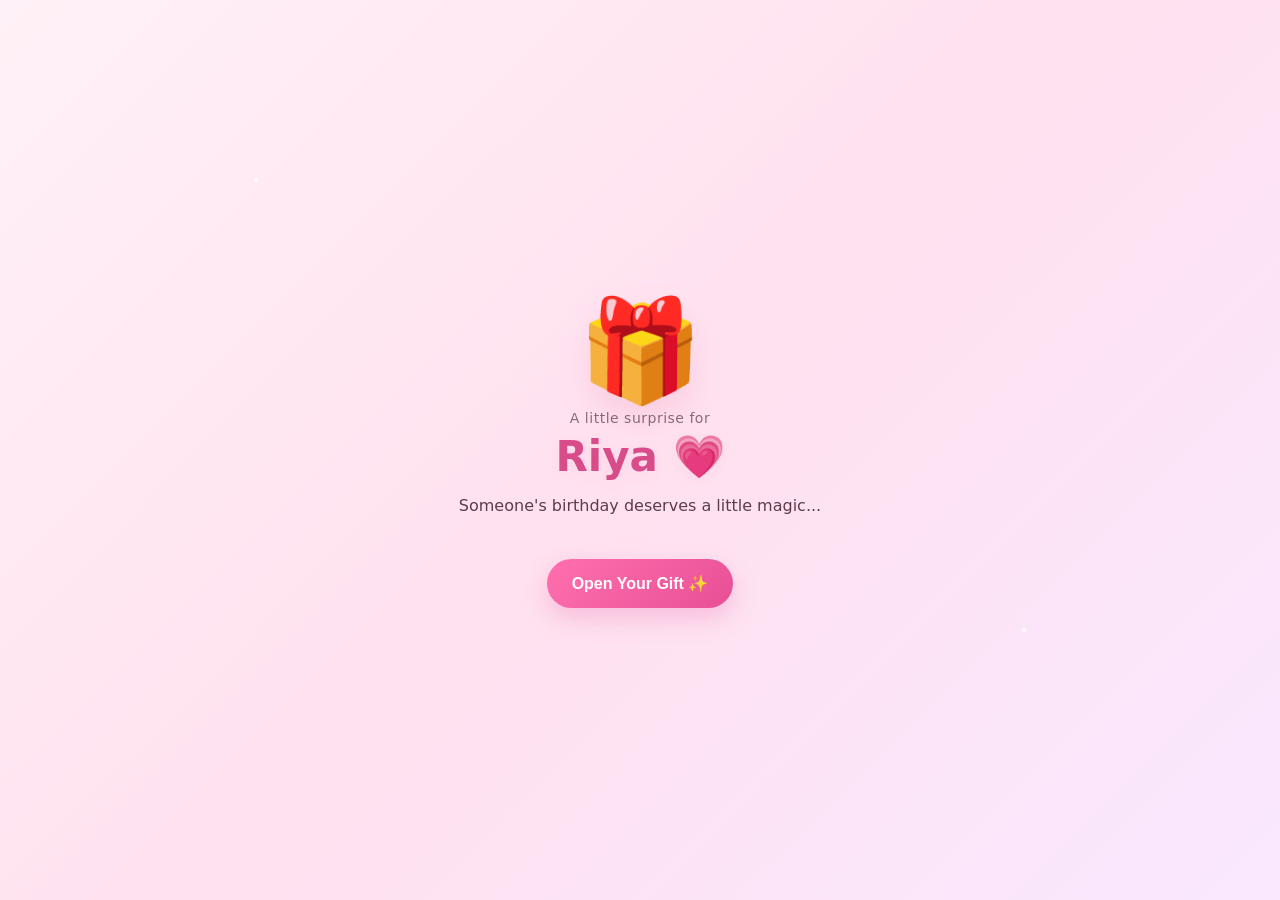
==== index.html @ 93139953 "Add files via upload" ====
<!DOCTYPE html>
<html lang="en">
<head>
  <meta charset="UTF-8">
  <meta name="viewport" content="width=device-width, initial-scale=1.0">
  <title>For Riya 💗</title>
  <link rel="stylesheet" href="style.css">
</head>
<body>
  <div id="hearts"></div>

  <main class="app">
    <section class="screen active" id="welcome">
      <div class="gift">🎁</div>
      <p class="tiny">A little surprise for</p>
      <h1>Riya 💗</h1>
      <p class="sub">Someone's birthday deserves a little magic...</p>
      <button id="openBtn">Open Your Gift ✨</button>
    </section>

    <section class="screen" id="wish">
      <div class="cake">🎂</div>
      <p class="tiny">Today is your special day</p>
      <h1>Happy Birthday,<br><span>Riya! 💕</span></h1>

      <div class="card">
        <p>
          Dear Riya Didi 🌷<br><br>
          Wishing you a day filled with tiny moments that make you smile,
          lots of happiness, beautiful memories, and all the love you deserve.
          May this new year of your life bring you peaceful days, exciting
          dreams, and countless reasons to laugh. ✨
          <br><br>
          Stay the same sweet, kind and wonderful person you are.
          Have the cutest birthday ever! 🥹💗
        </p>
      </div>

      <button id="surpriseBtn">One More Surprise 💝</button>
      <button class="music" id="musicBtn">♫ Music: ON</button>
    </section>

    <section class="screen" id="final">
      <div class="sparkle">✨</div>
      <h1>For You, Riya 💗</h1>
      <p class="finalText">
        May your smile stay bright, your heart stay happy,
        and every new chapter be even more beautiful than the last. 🌸
      </p>
      <div class="bigHeart">💖</div>
      <p class="tiny">With lots of good wishes 🌷</p>
      <button id="againBtn">Replay Surprise ↻</button>
    </section>
  </main>

  <script src="script.js"></script>
</body>
</html>
---- style.css ----
*{box-sizing:border-box;margin:0;padding:0}
:root{--pink:#ff6fae;--soft:#fff0f7;--dark:#5d3b50}
body{
  min-height:100vh;overflow:hidden;
  font-family:system-ui,-apple-system,"Segoe UI",sans-serif;
  background:linear-gradient(135deg,#fff1f7,#ffe1ef,#f9e8ff);
  color:var(--dark);
}
body:before{
  content:"";position:fixed;inset:0;pointer-events:none;
  background:radial-gradient(circle at 20% 20%,#fff 0 2px,transparent 3px),
             radial-gradient(circle at 80% 70%,#fff 0 2px,transparent 3px);
  opacity:.7;
}
.app{position:relative;width:100%;height:100vh;display:flex;align-items:center;justify-content:center}
.screen{
  position:absolute;width:min(92%,430px);min-height:620px;
  padding:38px 24px;display:none;flex-direction:column;
  align-items:center;justify-content:center;text-align:center;
  animation:appear .7s ease;
}
.screen.active{display:flex}
h1{font-size:42px;line-height:1.08;color:#d94c8a;text-shadow:0 3px 15px #ffacd033}
h1 span{color:#f05d9c}
.sub{margin:14px 0 28px;font-size:16px;line-height:1.6}
.tiny{font-size:14px;opacity:.72;margin-bottom:8px;letter-spacing:.5px}
.gift{font-size:100px;filter:drop-shadow(0 15px 15px #d94c8a22);animation:bounce 1.8s infinite}
.cake{font-size:85px;margin-bottom:10px;animation:bounce 1.8s infinite}
button{
  border:0;border-radius:999px;padding:15px 25px;
  background:linear-gradient(135deg,#ff70ae,#e84f96);
  color:white;font-size:16px;font-weight:700;
  box-shadow:0 10px 25px #e84f9640;cursor:pointer;
  transition:.2s; margin-top:12px;
}
button:active{transform:scale(.95)}
.card{
  width:100%;margin:22px 0;padding:23px 20px;border-radius:25px;
  background:#ffffffb8;border:1px solid #fff;
  box-shadow:0 15px 45px #b84b8220;backdrop-filter:blur(10px);
  line-height:1.65;font-size:15px;
}
.music{background:#ffffffaa;color:#b33f76;box-shadow:none;font-size:13px;padding:10px 17px}
.finalText{font-size:17px;line-height:1.7;margin:22px 5px}
.bigHeart{font-size:95px;animation:heartbeat 1.2s infinite}
.sparkle{font-size:55px;animation:spin 3s linear infinite}
#hearts{position:fixed;inset:0;pointer-events:none;overflow:hidden;z-index:5}
.heart{position:absolute;bottom:-40px;font-size:18px;animation:floatUp linear forwards;opacity:.8}
.confetti{position:absolute;top:-20px;width:8px;height:14px;border-radius:2px;animation:fall 3.5s linear forwards}
@keyframes appear{from{opacity:0;transform:translateY(20px) scale(.97)}to{opacity:1;transform:none}}
@keyframes bounce{50%{transform:translateY(-12px)}}
@keyframes heartbeat{50%{transform:scale(1.12)}}
@keyframes spin{to{transform:rotate(360deg)}}
@keyframes floatUp{to{transform:translateY(-110vh) rotate(360deg);opacity:0}}
@keyframes fall{to{transform:translateY(110vh) rotate(720deg);opacity:0}}
@media(max-height:700px){.screen{min-height:100vh;padding:20px}.gift{font-size:75px}.cake{font-size:65px}.card{margin:12px 0;padding:16px}h1{font-size:35px}}
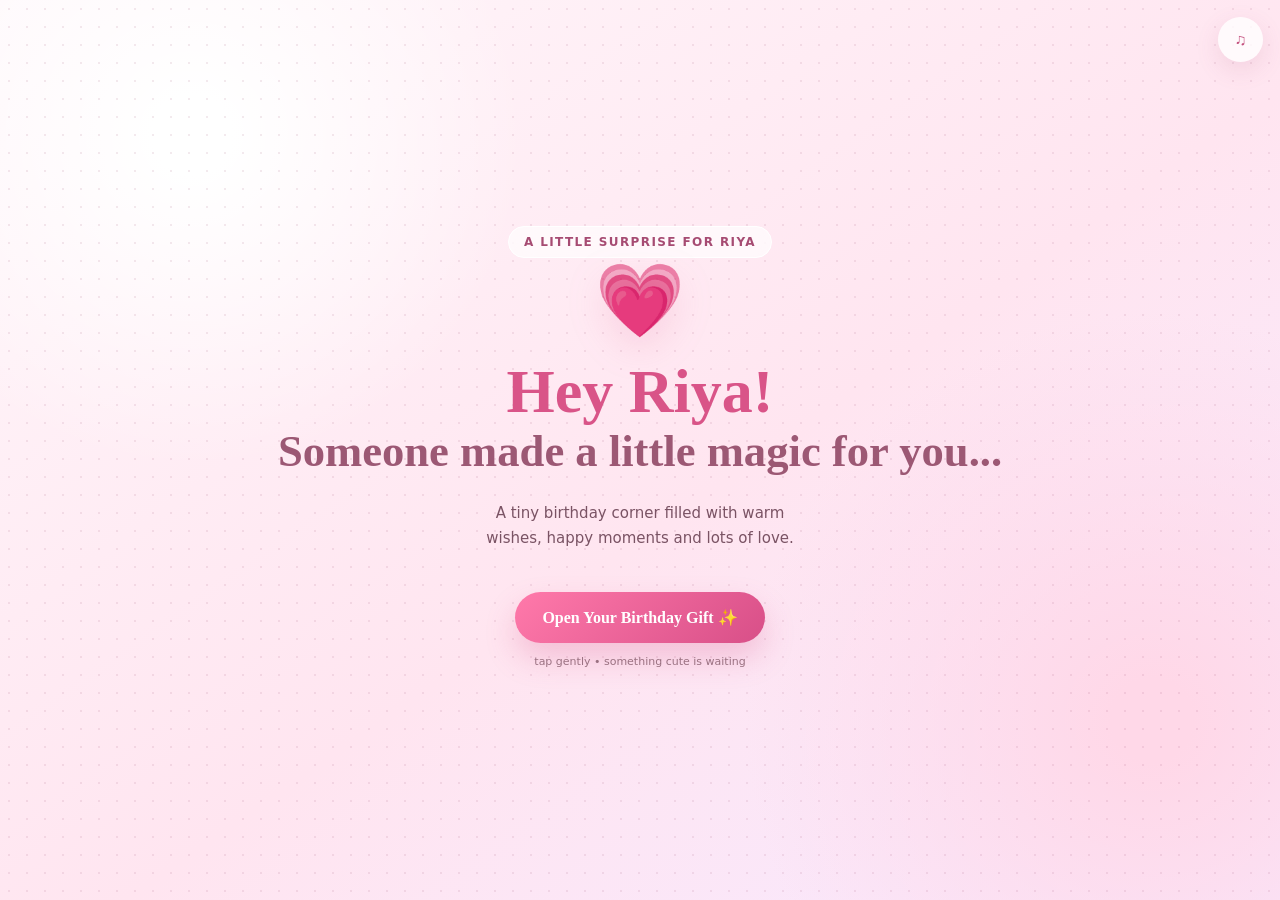
==== commit 724907f3: "Rename index.htmt to index.html" ====
--- a/index.html
+++ b/index.html
@@ -1,58 +1,754 @@
 <!DOCTYPE html>
 <html lang="en">
 <head>
-  <meta charset="UTF-8">
-  <meta name="viewport" content="width=device-width, initial-scale=1.0">
-  <title>For Riya 💗</title>
-  <link rel="stylesheet" href="style.css">
+<meta charset="UTF-8">
+<meta name="viewport" content="width=device-width,initial-scale=1.0">
+<title>For Riya ♡</title>
+<meta name="theme-color" content="#ff7eae">
+
+<style>
+*{box-sizing:border-box}
+
+html,body{
+  margin:0;
+  width:100%;
+  height:100%;
+  overflow:hidden;
+}
+
+body{
+  font-family:Georgia,"Times New Roman",serif;
+  background:linear-gradient(145deg,#fff8fb,#ffe5f0,#f7e8ff);
+  color:#643c50;
+}
+
+button{
+  font:inherit;
+  cursor:pointer;
+}
+
+#app{
+  height:100vh;
+  position:relative;
+  overflow:hidden;
+  background:
+  radial-gradient(circle at 15% 15%,#fff 0 3%,transparent 25%),
+  radial-gradient(circle at 90% 80%,#ffd8e8 0 3%,transparent 30%),
+  linear-gradient(145deg,#fff8fb,#ffe5f0 55%,#f7e8ff);
+}
+
+.noise{
+  position:absolute;
+  inset:0;
+  opacity:.12;
+  background-image:radial-gradient(#9c4d70 1px,transparent 1px);
+  background-size:18px 18px;
+  pointer-events:none;
+}
+
+.screen{
+  position:absolute;
+  inset:0;
+  padding:28px 22px 34px;
+  display:flex;
+  flex-direction:column;
+  align-items:center;
+  justify-content:center;
+  text-align:center;
+  opacity:0;
+  pointer-events:none;
+  transform:scale(.96) translateY(18px);
+  transition:.7s ease;
+}
+
+.screen.active{
+  opacity:1;
+  pointer-events:auto;
+  transform:none;
+}
+
+.badge{
+  padding:8px 15px;
+  border-radius:30px;
+  background:#ffffffaa;
+  border:1px solid #fff;
+  backdrop-filter:blur(12px);
+  font:600 12px system-ui;
+  letter-spacing:1.4px;
+  color:#a64b72;
+}
+
+.heroHeart{
+  font-size:72px;
+  filter:drop-shadow(0 12px 18px #df5f9130);
+  animation:float 2.8s ease-in-out infinite;
+}
+
+h1{
+  font-size:clamp(42px,12vw,62px);
+  line-height:.98;
+  margin:18px 0 12px;
+  color:#d95488;
+}
+
+h1 span{
+  display:block;
+  font-size:.72em;
+  color:#9c5874;
+  margin-top:8px;
+}
+
+.subtitle{
+  font:15px/1.7 system-ui;
+  max-width:340px;
+  color:#7a5364;
+}
+
+.mainBtn{
+  margin-top:25px;
+  border:0;
+  border-radius:50px;
+  padding:16px 27px;
+  color:#fff;
+  background:linear-gradient(135deg,#ff79aa,#d84f88);
+  box-shadow:0 15px 30px #d84f8840;
+  font-weight:700;
+}
+
+.hint{
+  margin-top:12px;
+  font:11px system-ui;
+  color:#9a7181;
+}
+
+.card{
+  width:min(100%,390px);
+  padding:24px 21px;
+  border-radius:30px;
+  background:#ffffffb5;
+  border:1px solid #fff;
+  box-shadow:0 20px 60px #b94c7620;
+  backdrop-filter:blur(18px);
+}
+
+.cake{
+  font-size:65px;
+  animation:float 2.4s ease-in-out infinite;
+}
+
+.wishTitle{
+  font-size:43px;
+  margin:13px 0 15px;
+}
+
+.wishTitle small{
+  display:block;
+  font:700 14px system-ui;
+  letter-spacing:2px;
+  color:#9b6377;
+  margin-bottom:7px;
+}
+
+.message{
+  font:15px/1.75 system-ui;
+  color:#684757;
+}
+
+.signature{
+  margin-top:17px;
+  font-size:19px;
+  color:#d95488;
+}
+
+.actions{
+  display:flex;
+  gap:10px;
+  flex-wrap:wrap;
+  justify-content:center;
+  margin-top:17px;
+}
+
+.action{
+  border:0;
+  border-radius:30px;
+  padding:12px 17px;
+  background:#fff;
+  color:#b34873;
+  box-shadow:0 8px 22px #9d45621b;
+  font:700 13px system-ui;
+}
+
+.music{
+  position:fixed;
+  right:17px;
+  top:17px;
+  border:0;
+  border-radius:50%;
+  width:45px;
+  height:45px;
+  background:#ffffffc9;
+  box-shadow:0 8px 25px #a74c7222;
+  color:#c34e7c;
+  z-index:20;
+}
+
+#surprise{
+  justify-content:flex-start;
+  padding-top:14vh;
+}
+
+.letter{
+  width:min(100%,390px);
+  max-height:68vh;
+  overflow:auto;
+  padding:27px 23px;
+  border-radius:25px;
+  background:#fffdfb;
+  color:#604453;
+  box-shadow:0 20px 60px #8d536325;
+  text-align:left;
+  transform:rotate(-.5deg);
+}
+
+.letter h2{
+  text-align:center;
+  color:#d95488;
+  margin:0 0 17px;
+  font-size:27px;
+}
+
+.letter p{
+  font:15px/1.8 system-ui;
+  margin:12px 0;
+}
+
+#final .big{
+  font-size:86px;
+  animation:pulse 1.4s infinite;
+}
+
+.finalText{
+  max-width:350px;
+  font:16px/1.8 system-ui;
+}
+
+.replay{
+  margin-top:15px;
+}
+
+.particle{
+  position:absolute;
+  pointer-events:none;
+  z-index:10;
+}
+
+.heartParticle{
+  bottom:-50px;
+  animation:rise linear forwards;
+}
+
+.conf{
+  top:-25px;
+  width:8px;
+  height:13px;
+  border-radius:2px;
+  animation:fall 3.6s linear forwards;
+}
+
+.star{
+  animation:twinkle 1.4s ease-in-out infinite;
+}
+
+@keyframes float{
+  50%{
+    transform:translateY(-10px) rotate(2deg);
+  }
+}
+
+@keyframes pulse{
+  50%{
+    transform:scale(1.12);
+  }
+}
+
+@keyframes rise{
+  to{
+    transform:translateY(-115vh) rotate(360deg);
+    opacity:0;
+  }
+}
+
+@keyframes fall{
+  to{
+    transform:translateY(115vh) rotate(720deg);
+    opacity:0;
+  }
+}
+
+@keyframes twinkle{
+  50%{
+    opacity:.35;
+    transform:scale(.7);
+  }
+}
+
+@media(max-height:700px){
+  .screen{
+    padding-top:18px;
+    padding-bottom:18px;
+  }
+
+  .card{
+    padding:18px;
+  }
+
+  .message{
+    font-size:13px;
+    line-height:1.6;
+  }
+
+  .wishTitle{
+    font-size:35px;
+  }
+
+  .cake{
+    font-size:52px;
+  }
+}
+</style>
 </head>
+
 <body>
-  <div id="hearts"></div>
-
-  <main class="app">
-    <section class="screen active" id="welcome">
-      <div class="gift">🎁</div>
-      <p class="tiny">A little surprise for</p>
-      <h1>Riya 💗</h1>
-      <p class="sub">Someone's birthday deserves a little magic...</p>
-      <button id="openBtn">Open Your Gift ✨</button>
-    </section>
-
-    <section class="screen" id="wish">
-      <div class="cake">🎂</div>
-      <p class="tiny">Today is your special day</p>
-      <h1>Happy Birthday,<br><span>Riya! 💕</span></h1>
-
-      <div class="card">
-        <p>
-          Dear Riya Didi 🌷<br><br>
-          Wishing you a day filled with tiny moments that make you smile,
-          lots of happiness, beautiful memories, and all the love you deserve.
-          May this new year of your life bring you peaceful days, exciting
-          dreams, and countless reasons to laugh. ✨
-          <br><br>
-          Stay the same sweet, kind and wonderful person you are.
-          Have the cutest birthday ever! 🥹💗
-        </p>
-      </div>
-
-      <button id="surpriseBtn">One More Surprise 💝</button>
-      <button class="music" id="musicBtn">♫ Music: ON</button>
-    </section>
-
-    <section class="screen" id="final">
-      <div class="sparkle">✨</div>
-      <h1>For You, Riya 💗</h1>
-      <p class="finalText">
-        May your smile stay bright, your heart stay happy,
-        and every new chapter be even more beautiful than the last. 🌸
-      </p>
-      <div class="bigHeart">💖</div>
-      <p class="tiny">With lots of good wishes 🌷</p>
-      <button id="againBtn">Replay Surprise ↻</button>
-    </section>
-  </main>
-
-  <script src="script.js"></script>
+
+<div id="app">
+
+<div class="noise"></div>
+
+<button class="music" id="music">♫</button>
+
+<!-- HOME -->
+
+<section class="screen active" id="home">
+
+<div class="badge">
+A LITTLE SURPRISE FOR RIYA
+</div>
+
+<div class="heroHeart">
+💗
+</div>
+
+<h1>
+Hey Riya!
+<span>
+Someone made a little magic for you...
+</span>
+</h1>
+
+<p class="subtitle">
+A tiny birthday corner filled with warm wishes,
+happy moments and lots of love.
+</p>
+
+<button class="mainBtn" id="open">
+Open Your Birthday Gift ✨
+</button>
+
+<div class="hint">
+tap gently • something cute is waiting
+</div>
+
+</section>
+
+
+<!-- BIRTHDAY -->
+
+<section class="screen" id="wish">
+
+<div class="cake">
+🎂
+</div>
+
+<div class="card">
+
+<h1 class="wishTitle">
+
+<small>
+HAPPY BIRTHDAY
+</small>
+
+RIYA 💕
+
+</h1>
+
+<div class="message">
+
+Dear Riya Didi 🌷
+
+<br><br>
+
+Aaj ka din thoda extra special hai,
+kyunki aaj ek wonderful person ka birthday hai. ✨
+
+<br><br>
+
+May your days be full of genuine smiles,
+peaceful moments, beautiful memories
+and all the happiness you deserve.
+
+Hamesha aise hi sweet, kind aur lovely rehna. 🥹💗
+
+<br><br>
+
+I hope this little surprise makes you smile today.
+
+</div>
+
+<div class="signature">
+Have the cutest birthday ever! 🌸
+</div>
+
+</div>
+
+<div class="actions">
+
+<button class="action" id="more">
+Open My Letter 💌
+</button>
+
+<button class="action" id="celebrate">
+Celebrate 🎉
+</button>
+
+</div>
+
+</section>
+
+
+<!-- LETTER -->
+
+<section class="screen" id="surprise">
+
+<div class="letter">
+
+<h2>
+For Riya, with warm wishes 💌
+</h2>
+
+<p>
+Some people make ordinary moments feel a little brighter
+just by being themselves.
+</p>
+
+<p>
+So on your birthday, I just wish you lots of reasons to smile,
+people who genuinely care about you,
+and memories you will look back on with a happy heart.
+</p>
+
+<p>
+May this year bring you beautiful surprises,
+peaceful days and dreams that slowly turn into reality. 🌷
+</p>
+
+<p style="text-align:center;color:#d95488;font-weight:700">
+
+Keep smiling, Riya.
+You deserve a beautiful year ahead. ✨
+
+</p>
+
+</div>
+
+<button class="mainBtn" id="finalBtn">
+One Last Surprise 💖
+</button>
+
+</section>
+
+
+<!-- FINAL -->
+
+<section class="screen" id="final">
+
+<div class="star" style="font-size:50px">
+✨
+</div>
+
+<div class="big">
+💖
+</div>
+
+<h1>
+Stay Happy, Riya!
+</h1>
+
+<p class="finalText">
+
+May your smile stay bright,
+your heart stay light,
+and your new year of life be filled
+with little moments that feel magical. 🌸
+
+</p>
+
+<button class="mainBtn replay" id="replay">
+Replay From Start ↻
+</button>
+
+</section>
+
+</div>
+
+
+<script>
+
+const $ = id => document.getElementById(id);
+
+const screens = document.querySelectorAll(".screen");
+
+let audio = null;
+let timer = null;
+let music = false;
+
+
+function show(id){
+
+screens.forEach(x => {
+x.classList.remove("active");
+});
+
+$(id).classList.add("active");
+
+}
+
+
+function hearts(n = 35){
+
+for(let i = 0; i < n; i++){
+
+setTimeout(() => {
+
+const e = document.createElement("div");
+
+e.className = "particle heartParticle";
+
+e.textContent =
+["💗","💕","💖","🌸","✨"]
+[Math.floor(Math.random()*5)];
+
+e.style.left =
+Math.random()*100 + "vw";
+
+e.style.fontSize =
+14 + Math.random()*20 + "px";
+
+e.style.animationDuration =
+4 + Math.random()*4 + "s";
+
+$("app").appendChild(e);
+
+setTimeout(() => e.remove(),8500);
+
+},i*70);
+
+}
+
+}
+
+
+function confetti(n = 90){
+
+for(let i = 0; i < n; i++){
+
+setTimeout(() => {
+
+const e = document.createElement("i");
+
+e.className = "particle conf";
+
+e.style.left =
+Math.random()*100 + "vw";
+
+e.style.background =
+[
+"#ff70a8",
+"#ffd166",
+"#c4b5fd",
+"#7dd3fc",
+"#fb7185"
+][Math.floor(Math.random()*5)];
+
+e.style.transform =
+"rotate("+Math.random()*360+"deg)";
+
+$("app").appendChild(e);
+
+setTimeout(() => e.remove(),4500);
+
+},i*12);
+
+}
+
+}
+
+
+function startMusic(){
+
+if(music) return;
+
+const C =
+window.AudioContext ||
+window.webkitAudioContext;
+
+if(!C) return;
+
+audio = new C();
+
+music = true;
+
+$("music").textContent = "♫";
+
+const notes = [
+523.25,
+659.25,
+783.99,
+659.25,
+587.33,
+698.46,
+880,
+698.46
+];
+
+let i = 0;
+
+
+function play(){
+
+if(!music) return;
+
+const o =
+audio.createOscillator();
+
+const g =
+audio.createGain();
+
+o.type = "sine";
+
+o.frequency.value =
+notes[i++ % notes.length];
+
+g.gain.setValueAtTime(
+.0001,
+audio.currentTime
+);
+
+g.gain.exponentialRampToValueAtTime(
+.045,
+audio.currentTime + .04
+);
+
+g.gain.exponentialRampToValueAtTime(
+.0001,
+audio.currentTime + .5
+);
+
+o.connect(g);
+
+g.connect(audio.destination);
+
+o.start();
+
+o.stop(
+audio.currentTime + .52
+);
+
+timer = setTimeout(play,560);
+
+}
+
+play();
+
+}
+
+
+function stopMusic(){
+
+music = false;
+
+clearTimeout(timer);
+
+if(audio){
+
+audio.close();
+
+audio = null;
+
+}
+
+$("music").textContent = "♫";
+
+}
+
+
+$("open").onclick = () => {
+
+show("wish");
+
+hearts(40);
+
+confetti(100);
+
+startMusic();
+
+};
+
+
+$("more").onclick = () => {
+
+show("surprise");
+
+hearts(25);
+
+};
+
+
+$("celebrate").onclick = () => {
+
+confetti(140);
+
+hearts(55);
+
+};
+
+
+$("finalBtn").onclick = () => {
+
+show("final");
+
+hearts(65);
+
+confetti(150);
+
+};
+
+
+$("replay").onclick = () => {
+
+show("home");
+
+stopMusic();
+
+};
+
+
+$("music").onclick = () => {
+
+music ? stopMusic() : startMusic();
+
+};
+
+</script>
+
 </body>
 </html>
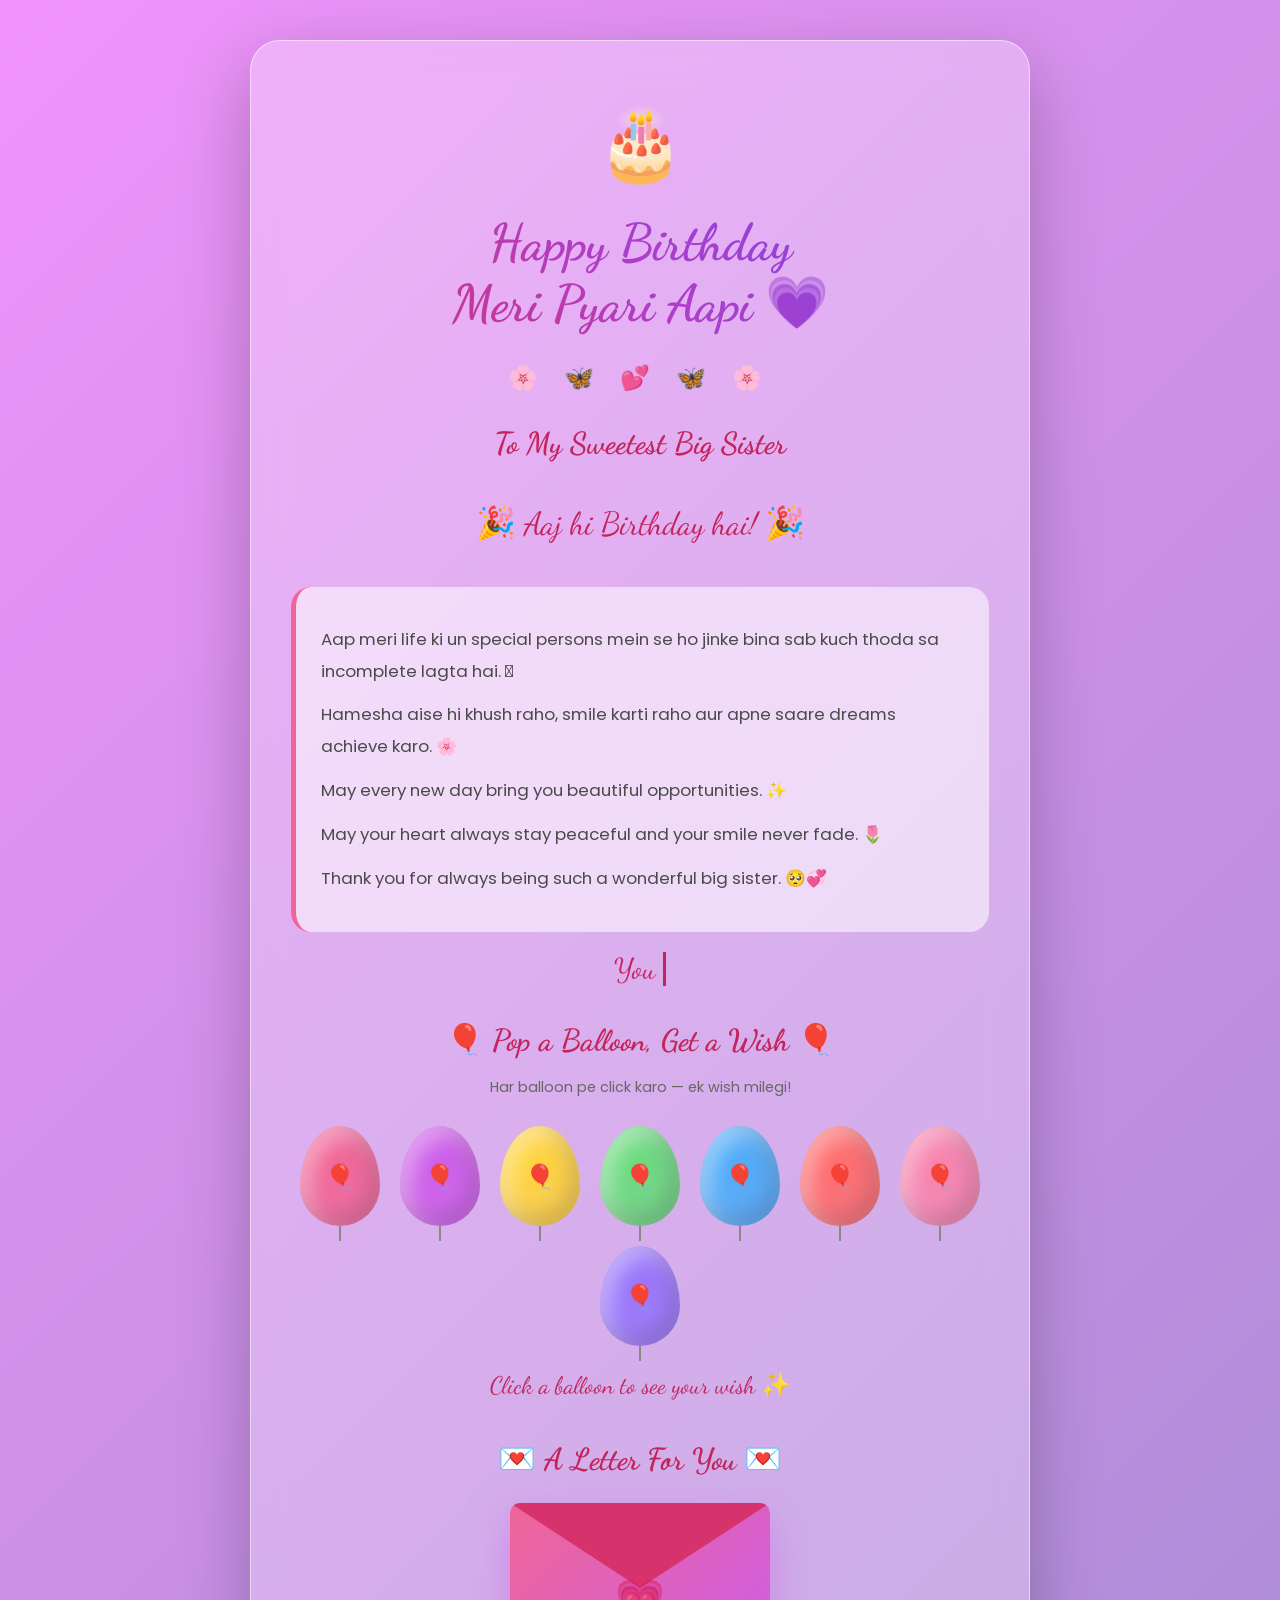
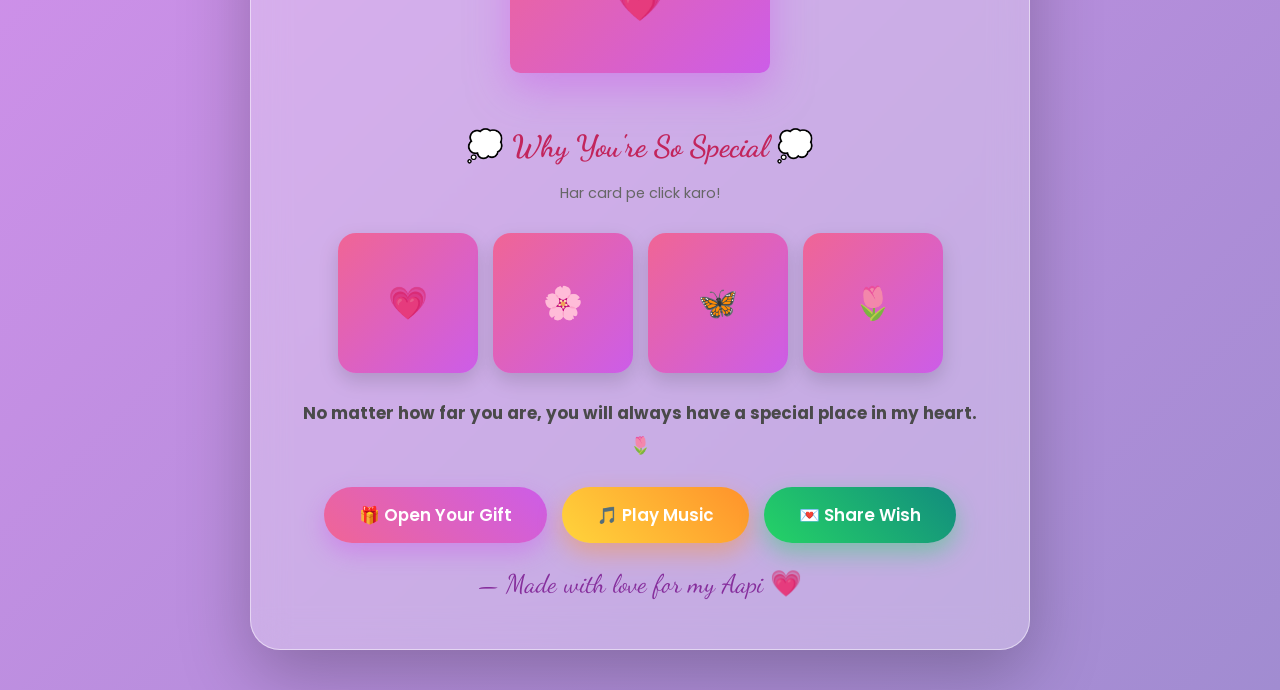
==== commit 6d4188c5: "Update index.html" ====
--- a/index.html
+++ b/index.html
@@ -2,752 +2,667 @@
 <html lang="en">
 <head>
 <meta charset="UTF-8">
-<meta name="viewport" content="width=device-width,initial-scale=1.0">
-<title>For Riya ♡</title>
-<meta name="theme-color" content="#ff7eae">
-
+<meta name="viewport" content="width=device-width, initial-scale=1.0">
+<title>Happy Birthday Meri Pyari Aapi 💗</title>
+<link href="https://fonts.googleapis.com/css2?family=Dancing+Script:wght@700&family=Poppins:wght@300;400;600;700&display=swap" rel="stylesheet">
 <style>
-*{box-sizing:border-box}
-
-html,body{
-  margin:0;
-  width:100%;
-  height:100%;
-  overflow:hidden;
-}
-
-body{
-  font-family:Georgia,"Times New Roman",serif;
-  background:linear-gradient(145deg,#fff8fb,#ffe5f0,#f7e8ff);
-  color:#643c50;
-}
-
-button{
-  font:inherit;
-  cursor:pointer;
-}
-
-#app{
-  height:100vh;
-  position:relative;
-  overflow:hidden;
-  background:
-  radial-gradient(circle at 15% 15%,#fff 0 3%,transparent 25%),
-  radial-gradient(circle at 90% 80%,#ffd8e8 0 3%,transparent 30%),
-  linear-gradient(145deg,#fff8fb,#ffe5f0 55%,#f7e8ff);
-}
-
-.noise{
-  position:absolute;
-  inset:0;
-  opacity:.12;
-  background-image:radial-gradient(#9c4d70 1px,transparent 1px);
-  background-size:18px 18px;
-  pointer-events:none;
-}
-
-.screen{
-  position:absolute;
-  inset:0;
-  padding:28px 22px 34px;
-  display:flex;
-  flex-direction:column;
-  align-items:center;
-  justify-content:center;
-  text-align:center;
-  opacity:0;
-  pointer-events:none;
-  transform:scale(.96) translateY(18px);
-  transition:.7s ease;
-}
-
-.screen.active{
-  opacity:1;
-  pointer-events:auto;
-  transform:none;
-}
-
-.badge{
-  padding:8px 15px;
-  border-radius:30px;
-  background:#ffffffaa;
-  border:1px solid #fff;
-  backdrop-filter:blur(12px);
-  font:600 12px system-ui;
-  letter-spacing:1.4px;
-  color:#a64b72;
-}
-
-.heroHeart{
-  font-size:72px;
-  filter:drop-shadow(0 12px 18px #df5f9130);
-  animation:float 2.8s ease-in-out infinite;
-}
-
-h1{
-  font-size:clamp(42px,12vw,62px);
-  line-height:.98;
-  margin:18px 0 12px;
-  color:#d95488;
-}
-
-h1 span{
-  display:block;
-  font-size:.72em;
-  color:#9c5874;
-  margin-top:8px;
-}
-
-.subtitle{
-  font:15px/1.7 system-ui;
-  max-width:340px;
-  color:#7a5364;
-}
-
-.mainBtn{
-  margin-top:25px;
-  border:0;
-  border-radius:50px;
-  padding:16px 27px;
-  color:#fff;
-  background:linear-gradient(135deg,#ff79aa,#d84f88);
-  box-shadow:0 15px 30px #d84f8840;
-  font-weight:700;
-}
-
-.hint{
-  margin-top:12px;
-  font:11px system-ui;
-  color:#9a7181;
-}
-
-.card{
-  width:min(100%,390px);
-  padding:24px 21px;
-  border-radius:30px;
-  background:#ffffffb5;
-  border:1px solid #fff;
-  box-shadow:0 20px 60px #b94c7620;
-  backdrop-filter:blur(18px);
-}
-
-.cake{
-  font-size:65px;
-  animation:float 2.4s ease-in-out infinite;
-}
-
-.wishTitle{
-  font-size:43px;
-  margin:13px 0 15px;
-}
-
-.wishTitle small{
-  display:block;
-  font:700 14px system-ui;
-  letter-spacing:2px;
-  color:#9b6377;
-  margin-bottom:7px;
-}
-
-.message{
-  font:15px/1.75 system-ui;
-  color:#684757;
-}
-
-.signature{
-  margin-top:17px;
-  font-size:19px;
-  color:#d95488;
-}
-
-.actions{
-  display:flex;
-  gap:10px;
-  flex-wrap:wrap;
-  justify-content:center;
-  margin-top:17px;
-}
-
-.action{
-  border:0;
-  border-radius:30px;
-  padding:12px 17px;
-  background:#fff;
-  color:#b34873;
-  box-shadow:0 8px 22px #9d45621b;
-  font:700 13px system-ui;
-}
-
-.music{
-  position:fixed;
-  right:17px;
-  top:17px;
-  border:0;
-  border-radius:50%;
-  width:45px;
-  height:45px;
-  background:#ffffffc9;
-  box-shadow:0 8px 25px #a74c7222;
-  color:#c34e7c;
-  z-index:20;
-}
-
-#surprise{
-  justify-content:flex-start;
-  padding-top:14vh;
-}
-
-.letter{
-  width:min(100%,390px);
-  max-height:68vh;
-  overflow:auto;
-  padding:27px 23px;
-  border-radius:25px;
-  background:#fffdfb;
-  color:#604453;
-  box-shadow:0 20px 60px #8d536325;
-  text-align:left;
-  transform:rotate(-.5deg);
-}
-
-.letter h2{
-  text-align:center;
-  color:#d95488;
-  margin:0 0 17px;
-  font-size:27px;
-}
-
-.letter p{
-  font:15px/1.8 system-ui;
-  margin:12px 0;
-}
-
-#final .big{
-  font-size:86px;
-  animation:pulse 1.4s infinite;
-}
-
-.finalText{
-  max-width:350px;
-  font:16px/1.8 system-ui;
-}
-
-.replay{
-  margin-top:15px;
-}
-
-.particle{
-  position:absolute;
-  pointer-events:none;
-  z-index:10;
-}
-
-.heartParticle{
-  bottom:-50px;
-  animation:rise linear forwards;
-}
-
-.conf{
-  top:-25px;
-  width:8px;
-  height:13px;
-  border-radius:2px;
-  animation:fall 3.6s linear forwards;
-}
-
-.star{
-  animation:twinkle 1.4s ease-in-out infinite;
-}
-
-@keyframes float{
-  50%{
-    transform:translateY(-10px) rotate(2deg);
-  }
-}
-
-@keyframes pulse{
-  50%{
-    transform:scale(1.12);
-  }
-}
-
-@keyframes rise{
-  to{
-    transform:translateY(-115vh) rotate(360deg);
-    opacity:0;
-  }
-}
-
-@keyframes fall{
-  to{
-    transform:translateY(115vh) rotate(720deg);
-    opacity:0;
-  }
-}
-
-@keyframes twinkle{
-  50%{
-    opacity:.35;
-    transform:scale(.7);
-  }
-}
-
-@media(max-height:700px){
-  .screen{
-    padding-top:18px;
-    padding-bottom:18px;
-  }
-
-  .card{
-    padding:18px;
-  }
-
-  .message{
-    font-size:13px;
-    line-height:1.6;
-  }
-
-  .wishTitle{
-    font-size:35px;
-  }
-
-  .cake{
-    font-size:52px;
-  }
-}
+  * { margin:0; padding:0; box-sizing:border-box; }
+
+  body {
+    font-family: 'Poppins', sans-serif;
+    background: linear-gradient(-45deg, #ff9a9e, #fad0c4, #fbc2eb, #a18cd1, #f093fb);
+    background-size: 400% 400%;
+    animation: gradientBG 15s ease infinite;
+    min-height: 100vh;
+    padding: 40px 20px;
+    overflow-x: hidden;
+  }
+
+  @keyframes gradientBG {
+    0% { background-position: 0% 50%; }
+    50% { background-position: 100% 50%; }
+    100% { background-position: 0% 50%; }
+  }
+
+  /* Floating Hearts */
+  .hearts {
+    position: fixed;
+    top: 0; left: 0;
+    width: 100%; height: 100%;
+    pointer-events: none;
+    z-index: 0;
+    overflow: hidden;
+  }
+  .hearts span {
+    position: absolute;
+    bottom: -50px;
+    animation: floatUp 12s linear infinite;
+    opacity: 0.7;
+  }
+  @keyframes floatUp {
+    0% { transform: translateY(0) rotate(0deg); opacity: 0; }
+    10% { opacity: 0.8; }
+    100% { transform: translateY(-110vh) rotate(360deg); opacity: 0; }
+  }
+
+  /* Main Card */
+  .card {
+    position: relative;
+    z-index: 1;
+    max-width: 780px;
+    margin: 0 auto;
+    background: rgba(255, 255, 255, 0.28);
+    backdrop-filter: blur(18px);
+    -webkit-backdrop-filter: blur(18px);
+    border-radius: 30px;
+    border: 1px solid rgba(255, 255, 255, 0.5);
+    box-shadow: 0 25px 70px rgba(0, 0, 0, 0.25);
+    padding: 50px 40px;
+    text-align: center;
+    animation: fadeIn 1.5s ease;
+  }
+
+  @keyframes fadeIn {
+    from { opacity: 0; transform: translateY(40px); }
+    to { opacity: 1; transform: translateY(0); }
+  }
+
+  .cake {
+    font-size: 70px;
+    animation: bounce 2s infinite;
+    display: inline-block;
+  }
+  @keyframes bounce {
+    0%, 100% { transform: translateY(0); }
+    50% { transform: translateY(-18px); }
+  }
+
+  h1 {
+    font-family: 'Dancing Script', cursive;
+    font-size: 3.2rem;
+    background: linear-gradient(45deg, #d6336c, #ae3ec9, #7048e8);
+    -webkit-background-clip: text;
+    -webkit-text-fill-color: transparent;
+    background-clip: text;
+    margin: 15px 0;
+    line-height: 1.2;
+  }
+
+  h2 {
+    font-family: 'Dancing Script', cursive;
+    font-size: 1.9rem;
+    color: #c2255c;
+    margin: 30px 0 15px;
+  }
+
+  p {
+    color: #4a4a4a;
+    font-size: 1.05rem;
+    line-height: 1.9;
+    margin: 12px 0;
+  }
+
+  .divider {
+    font-size: 1.5rem;
+    margin: 25px 0;
+    letter-spacing: 10px;
+  }
+
+  .message-box {
+    background: rgba(255, 255, 255, 0.55);
+    border-radius: 20px;
+    padding: 25px;
+    margin: 20px 0;
+    border-left: 5px solid #f06595;
+    text-align: left;
+  }
+
+  .signature {
+    font-family: 'Dancing Script', cursive;
+    font-size: 1.6rem;
+    color: #862e9c;
+    margin-top: 25px;
+  }
+
+  #typingMsg {
+    font-family: 'Dancing Script', cursive;
+    font-size: 1.8rem;
+    color: #c2255c;
+    margin: 20px 0;
+    min-height: 40px;
+  }
+  .cursor {
+    display: inline-block;
+    width: 3px;
+    background: #c2255c;
+    animation: blink 0.7s infinite;
+  }
+  @keyframes blink {
+    0%, 100% { opacity: 1; }
+    50% { opacity: 0; }
+  }
+
+  /* Countdown */
+  .countdown {
+    display: flex;
+    justify-content: center;
+    gap: 12px;
+    margin: 20px 0;
+    flex-wrap: wrap;
+  }
+  .count-box {
+    background: rgba(255,255,255,0.6);
+    border-radius: 15px;
+    padding: 12px 18px;
+    min-width: 75px;
+    box-shadow: 0 5px 15px rgba(0,0,0,0.1);
+  }
+  .count-box .num {
+    font-size: 1.8rem;
+    font-weight: 700;
+    color: #c2255c;
+  }
+  .count-box .lbl {
+    font-size: 0.75rem;
+    color: #666;
+    text-transform: uppercase;
+    letter-spacing: 1px;
+  }
+
+  /* ===== BALLOON GAME ===== */
+  .balloon-area {
+    display: flex;
+    justify-content: center;
+    gap: 20px;
+    flex-wrap: wrap;
+    margin: 25px 0;
+    min-height: 200px;
+  }
+  .balloon {
+    width: 80px;
+    height: 100px;
+    border-radius: 50% 50% 50% 50% / 60% 60% 40% 40%;
+    cursor: pointer;
+    position: relative;
+    transition: transform 0.2s;
+    animation: floatBalloon 3s ease-in-out infinite;
+    display: flex;
+    align-items: center;
+    justify-content: center;
+    color: white;
+    font-weight: 700;
+    font-size: 1.5rem;
+    box-shadow: inset -10px -10px 20px rgba(0,0,0,0.15), inset 10px 10px 20px rgba(255,255,255,0.4);
+  }
+  .balloon::after {
+    content: '';
+    position: absolute;
+    bottom: -15px;
+    left: 50%;
+    transform: translateX(-50%);
+    width: 2px;
+    height: 15px;
+    background: #888;
+  }
+  .balloon:hover { transform: scale(1.1); }
+  .balloon.popped { animation: pop 0.4s forwards; pointer-events: none; }
+  @keyframes pop {
+    0% { transform: scale(1); opacity: 1; }
+    50% { transform: scale(1.4); opacity: 0.7; }
+    100% { transform: scale(0); opacity: 0; }
+  }
+  @keyframes floatBalloon {
+    0%, 100% { transform: translateY(0); }
+    50% { transform: translateY(-10px); }
+  }
+
+  .wish-display {
+    font-family: 'Dancing Script', cursive;
+    font-size: 1.5rem;
+    color: #c2255c;
+    min-height: 40px;
+    margin: 15px 0;
+    transition: opacity 0.3s;
+  }
+
+  /* ===== LOVE LETTER ===== */
+  .envelope {
+    width: 260px;
+    height: 170px;
+    background: linear-gradient(135deg, #f06595, #cc5de8);
+    margin: 25px auto;
+    border-radius: 10px;
+    position: relative;
+    cursor: pointer;
+    box-shadow: 0 15px 40px rgba(204, 93, 232, 0.5);
+    transition: transform 0.4s;
+  }
+  .envelope:hover { transform: scale(1.05); }
+  .envelope::before {
+    content: '';
+    position: absolute;
+    top: 0; left: 0;
+    width: 0; height: 0;
+    border-left: 130px solid transparent;
+    border-right: 130px solid transparent;
+    border-top: 85px solid #d6336c;
+    border-radius: 10px 10px 0 0;
+  }
+  .envelope-heart {
+    position: absolute;
+    top: 50%; left: 50%;
+    transform: translate(-50%, -30%);
+    font-size: 2.5rem;
+    z-index: 2;
+  }
+
+  .letter {
+    max-height: 0;
+    overflow: hidden;
+    transition: max-height 1s ease, padding 1s ease;
+    background: #fffaf0;
+    border-radius: 15px;
+    text-align: left;
+    box-shadow: 0 10px 30px rgba(0,0,0,0.15);
+    margin-top: 15px;
+  }
+  .letter.open {
+    max-height: 600px;
+    padding: 25px;
+  }
+  .letter h3 {
+    font-family: 'Dancing Script', cursive;
+    font-size: 1.8rem;
+    color: #c2255c;
+    margin-bottom: 15px;
+  }
+  .letter p {
+    font-size: 1rem;
+    line-height: 2;
+    color: #444;
+  }
+
+  /* ===== REASON CARDS ===== */
+  .reasons {
+    display: flex;
+    justify-content: center;
+    gap: 15px;
+    flex-wrap: wrap;
+    margin: 25px 0;
+  }
+  .flip-card {
+    width: 140px;
+    height: 140px;
+    perspective: 1000px;
+    cursor: pointer;
+  }
+  .flip-inner {
+    position: relative;
+    width: 100%; height: 100%;
+    transition: transform 0.8s;
+    transform-style: preserve-3d;
+  }
+  .flip-card.flipped .flip-inner {
+    transform: rotateY(180deg);
+  }
+  .flip-front, .flip-back {
+    position: absolute;
+    width: 100%; height: 100%;
+    backface-visibility: hidden;
+    border-radius: 18px;
+    display: flex;
+    align-items: center;
+    justify-content: center;
+    padding: 12px;
+    text-align: center;
+    font-weight: 600;
+    box-shadow: 0 8px 20px rgba(0,0,0,0.15);
+  }
+  .flip-front {
+    background: linear-gradient(135deg, #f06595, #cc5de8);
+    color: white;
+    font-size: 2rem;
+  }
+  .flip-back {
+    background: #fff;
+    color: #c2255c;
+    transform: rotateY(180deg);
+    font-size: 0.85rem;
+    font-family: 'Dancing Script', cursive;
+    font-size: 1.1rem;
+  }
+
+  /* ===== BUTTONS ===== */
+  .btn-group {
+    display: flex;
+    gap: 15px;
+    justify-content: center;
+    flex-wrap: wrap;
+    margin-top: 25px;
+  }
+
+  .gift-btn, .music-btn, .share-btn {
+    border: none;
+    padding: 15px 35px;
+    border-radius: 50px;
+    font-size: 1.05rem;
+    font-family: 'Poppins', sans-serif;
+    font-weight: 600;
+    cursor: pointer;
+    transition: all 0.3s ease;
+    color: white;
+  }
+  .gift-btn {
+    background: linear-gradient(45deg, #f06595, #cc5de8);
+    box-shadow: 0 10px 25px rgba(204, 93, 232, 0.45);
+  }
+  .music-btn {
+    background: linear-gradient(45deg, #ffd43b, #ff922b);
+    box-shadow: 0 10px 25px rgba(255, 146, 43, 0.45);
+  }
+  .share-btn {
+    background: linear-gradient(45deg, #25d366, #128c7e);
+    box-shadow: 0 10px 25px rgba(37, 211, 102, 0.45);
+  }
+  .gift-btn:hover, .music-btn:hover, .share-btn:hover {
+    transform: translateY(-3px) scale(1.05);
+  }
+
+  .hidden-msg {
+    max-height: 0;
+    overflow: hidden;
+    transition: max-height 0.8s ease;
+    font-family: 'Dancing Script', cursive;
+    font-size: 1.6rem;
+    color: #c2255c;
+  }
+  .hidden-msg.show {
+    max-height: 300px;
+    margin-top: 25px;
+  }
+
+  /* Confetti */
+  .confetti {
+    position: fixed;
+    width: 12px; height: 12px;
+    top: -20px;
+    z-index: 999;
+    animation: fall 4s linear forwards;
+  }
+  @keyframes fall {
+    to { transform: translateY(100vh) rotate(720deg); opacity: 0; }
+  }
+
+  @media (max-width: 600px) {
+    .card { padding: 35px 22px; }
+    h1 { font-size: 2.2rem; }
+    h2 { font-size: 1.4rem; }
+    p { font-size: 0.95rem; }
+    #typingMsg { font-size: 1.4rem; }
+    .flip-card { width: 110px; height: 110px; }
+    .balloon { width: 65px; height: 85px; }
+  }
 </style>
 </head>
-
 <body>
 
-<div id="app">
-
-<div class="noise"></div>
-
-<button class="music" id="music">♫</button>
-
-<!-- HOME -->
-
-<section class="screen active" id="home">
-
-<div class="badge">
-A LITTLE SURPRISE FOR RIYA
+<div class="hearts" id="hearts"></div>
+
+<div class="card">
+  <div class="cake">🎂</div>
+  <h1>Happy Birthday<br>Meri Pyari Aapi 💗</h1>
+
+  <div class="divider">🌸 🦋 💕 🦋 🌸</div>
+
+  <h2>To My Sweetest Big Sister</h2>
+
+  <!-- COUNTDOWN -->
+  <div class="countdown" id="countdown">
+    <div class="count-box"><div class="num" id="days">00</div><div class="lbl">Days</div></div>
+    <div class="count-box"><div class="num" id="hours">00</div><div class="lbl">Hours</div></div>
+    <div class="count-box"><div class="num" id="mins">00</div><div class="lbl">Mins</div></div>
+    <div class="count-box"><div class="num" id="secs">00</div><div class="lbl">Secs</div></div>
+  </div>
+
+  <div class="message-box">
+    <p>Aap meri life ki un special persons mein se ho jinke bina sab kuch thoda sa incomplete lagta hai. 🏻</p>
+    <p>Hamesha aise hi khush raho, smile karti raho aur apne saare dreams achieve karo. 🌸</p>
+    <p>May every new day bring you beautiful opportunities. ✨</p>
+    <p>May your heart always stay peaceful and your smile never fade. 🌷</p>
+    <p>Thank you for always being such a wonderful big sister. 🥺💞</p>
+  </div>
+
+  <div id="typingMsg"></div>
+
+  <!-- ===== BALLOON POP GAME ===== -->
+  <h2>🎈 Pop a Balloon, Get a Wish 🎈</h2>
+  <p style="font-size:0.9rem;color:#666;">Har balloon pe click karo — ek wish milegi!</p>
+  <div class="balloon-area" id="balloonArea"></div>
+  <div class="wish-display" id="wishDisplay">Click a balloon to see your wish ✨</div>
+
+  <!-- ===== LOVE LETTER ===== -->
+  <h2>💌 A Letter For You 💌</h2>
+  <div class="envelope" onclick="openLetter()">
+    <div class="envelope-heart">💗</div>
+  </div>
+  <div class="letter" id="letter">
+    <h3>Meri Pyari Aapi,</h3>
+    <p>
+      Aap meri life ka sabse khoobsurat hissa ho. Jab bhi main udaas hoti/hota hun, aapki ek smile sab theek kar deti hai. 
+      Aap meri sister nahi, meri best friend ho. Aapke bina yeh ghar adhura lagta hai. 🌸
+    </p>
+    <p>
+      Main dua karti/karta hun ki aapki zindagi mein hamesha khushiyan rahein, 
+      aapke sapne pure hon, aur aapki smile kabhi kam na ho. 
+      Aap duniya ki sabse achhi behen ho. 💗
+    </p>
+    <p style="text-align:right;font-family:'Dancing Script';font-size:1.4rem;color:#c2255c;">
+      — Aapka/Aapki chhota/chhoti 💕
+    </p>
+  </div>
+
+  <!-- ===== REASON CARDS ===== -->
+  <h2>💭 Why You're So Special 💭</h2>
+  <p style="font-size:0.9rem;color:#666;">Har card pe click karo!</p>
+  <div class="reasons">
+    <div class="flip-card" onclick="this.classList.toggle('flipped')">
+      <div class="flip-inner">
+        <div class="flip-front">💗</div>
+        <div class="flip-back">Aap hamesha meri baat sunti ho</div>
+      </div>
+    </div>
+    <div class="flip-card" onclick="this.classList.toggle('flipped')">
+      <div class="flip-inner">
+        <div class="flip-front">🌸</div>
+        <div class="flip-back">Aapki smile sabse pyari hai</div>
+      </div>
+    </div>
+    <div class="flip-card" onclick="this.classList.toggle('flipped')">
+      <div class="flip-inner">
+        <div class="flip-front">🦋</div>
+        <div class="flip-back">Aap meri best friend ho</div>
+      </div>
+    </div>
+    <div class="flip-card" onclick="this.classList.toggle('flipped')">
+      <div class="flip-inner">
+        <div class="flip-front">🌷</div>
+        <div class="flip-back">Aap hamesha mere saath ho</div>
+      </div>
+    </div>
+  </div>
+
+  <p><strong>No matter how far you are, you will always have a special place in my heart. 🌷</strong></p>
+
+  <div class="btn-group">
+    <button class="gift-btn" onclick="openGift()">🎁 Open Your Gift</button>
+    <button class="music-btn" onclick="toggleMusic()" id="musicBtn">🎵 Play Music</button>
+    <button class="share-btn" onclick="shareWish()">💌 Share Wish</button>
+  </div>
+
+  <div class="hidden-msg" id="giftMsg">
+    You are the best Aapi in the world! 💗<br>
+    Stay happy, stay blessed, stay amazing! 🌟
+  </div>
+
+  <div class="signature">— Made with love for my Aapi 💗</div>
 </div>
 
-<div class="heroHeart">
-💗
-</div>
-
-<h1>
-Hey Riya!
-<span>
-Someone made a little magic for you...
-</span>
-</h1>
-
-<p class="subtitle">
-A tiny birthday corner filled with warm wishes,
-happy moments and lots of love.
-</p>
-
-<button class="mainBtn" id="open">
-Open Your Birthday Gift ✨
-</button>
-
-<div class="hint">
-tap gently • something cute is waiting
-</div>
-
-</section>
-
-
-<!-- BIRTHDAY -->
-
-<section class="screen" id="wish">
-
-<div class="cake">
-🎂
-</div>
-
-<div class="card">
-
-<h1 class="wishTitle">
-
-<small>
-HAPPY BIRTHDAY
-</small>
-
-RIYA 💕
-
-</h1>
-
-<div class="message">
-
-Dear Riya Didi 🌷
-
-<br><br>
-
-Aaj ka din thoda extra special hai,
-kyunki aaj ek wonderful person ka birthday hai. ✨
-
-<br><br>
-
-May your days be full of genuine smiles,
-peaceful moments, beautiful memories
-and all the happiness you deserve.
-
-Hamesha aise hi sweet, kind aur lovely rehna. 🥹💗
-
-<br><br>
-
-I hope this little surprise makes you smile today.
-
-</div>
-
-<div class="signature">
-Have the cutest birthday ever! 🌸
-</div>
-
-</div>
-
-<div class="actions">
-
-<button class="action" id="more">
-Open My Letter 💌
-</button>
-
-<button class="action" id="celebrate">
-Celebrate 🎉
-</button>
-
-</div>
-
-</section>
-
-
-<!-- LETTER -->
-
-<section class="screen" id="surprise">
-
-<div class="letter">
-
-<h2>
-For Riya, with warm wishes 💌
-</h2>
-
-<p>
-Some people make ordinary moments feel a little brighter
-just by being themselves.
-</p>
-
-<p>
-So on your birthday, I just wish you lots of reasons to smile,
-people who genuinely care about you,
-and memories you will look back on with a happy heart.
-</p>
-
-<p>
-May this year bring you beautiful surprises,
-peaceful days and dreams that slowly turn into reality. 🌷
-</p>
-
-<p style="text-align:center;color:#d95488;font-weight:700">
-
-Keep smiling, Riya.
-You deserve a beautiful year ahead. ✨
-
-</p>
-
-</div>
-
-<button class="mainBtn" id="finalBtn">
-One Last Surprise 💖
-</button>
-
-</section>
-
-
-<!-- FINAL -->
-
-<section class="screen" id="final">
-
-<div class="star" style="font-size:50px">
-✨
-</div>
-
-<div class="big">
-💖
-</div>
-
-<h1>
-Stay Happy, Riya!
-</h1>
-
-<p class="finalText">
-
-May your smile stay bright,
-your heart stay light,
-and your new year of life be filled
-with little moments that feel magical. 🌸
-
-</p>
-
-<button class="mainBtn replay" id="replay">
-Replay From Start ↻
-</button>
-
-</section>
-
-</div>
-
+<audio id="bgMusic" loop>
+  <source src="music.mp3" type="audio/mpeg">
+</audio>
 
 <script>
-
-const $ = id => document.getElementById(id);
-
-const screens = document.querySelectorAll(".screen");
-
-let audio = null;
-let timer = null;
-let music = false;
-
-
-function show(id){
-
-screens.forEach(x => {
-x.classList.remove("active");
-});
-
-$(id).classList.add("active");
-
-}
-
-
-function hearts(n = 35){
-
-for(let i = 0; i < n; i++){
-
-setTimeout(() => {
-
-const e = document.createElement("div");
-
-e.className = "particle heartParticle";
-
-e.textContent =
-["💗","💕","💖","🌸","✨"]
-[Math.floor(Math.random()*5)];
-
-e.style.left =
-Math.random()*100 + "vw";
-
-e.style.fontSize =
-14 + Math.random()*20 + "px";
-
-e.style.animationDuration =
-4 + Math.random()*4 + "s";
-
-$("app").appendChild(e);
-
-setTimeout(() => e.remove(),8500);
-
-},i*70);
-
-}
-
-}
-
-
-function confetti(n = 90){
-
-for(let i = 0; i < n; i++){
-
-setTimeout(() => {
-
-const e = document.createElement("i");
-
-e.className = "particle conf";
-
-e.style.left =
-Math.random()*100 + "vw";
-
-e.style.background =
-[
-"#ff70a8",
-"#ffd166",
-"#c4b5fd",
-"#7dd3fc",
-"#fb7185"
-][Math.floor(Math.random()*5)];
-
-e.style.transform =
-"rotate("+Math.random()*360+"deg)";
-
-$("app").appendChild(e);
-
-setTimeout(() => e.remove(),4500);
-
-},i*12);
-
-}
-
-}
-
-
-function startMusic(){
-
-if(music) return;
-
-const C =
-window.AudioContext ||
-window.webkitAudioContext;
-
-if(!C) return;
-
-audio = new C();
-
-music = true;
-
-$("music").textContent = "♫";
-
-const notes = [
-523.25,
-659.25,
-783.99,
-659.25,
-587.33,
-698.46,
-880,
-698.46
-];
-
-let i = 0;
-
-
-function play(){
-
-if(!music) return;
-
-const o =
-audio.createOscillator();
-
-const g =
-audio.createGain();
-
-o.type = "sine";
-
-o.frequency.value =
-notes[i++ % notes.length];
-
-g.gain.setValueAtTime(
-.0001,
-audio.currentTime
-);
-
-g.gain.exponentialRampToValueAtTime(
-.045,
-audio.currentTime + .04
-);
-
-g.gain.exponentialRampToValueAtTime(
-.0001,
-audio.currentTime + .5
-);
-
-o.connect(g);
-
-g.connect(audio.destination);
-
-o.start();
-
-o.stop(
-audio.currentTime + .52
-);
-
-timer = setTimeout(play,560);
-
-}
-
-play();
-
-}
-
-
-function stopMusic(){
-
-music = false;
-
-clearTimeout(timer);
-
-if(audio){
-
-audio.close();
-
-audio = null;
-
-}
-
-$("music").textContent = "♫";
-
-}
-
-
-$("open").onclick = () => {
-
-show("wish");
-
-hearts(40);
-
-confetti(100);
-
-startMusic();
-
-};
-
-
-$("more").onclick = () => {
-
-show("surprise");
-
-hearts(25);
-
-};
-
-
-$("celebrate").onclick = () => {
-
-confetti(140);
-
-hearts(55);
-
-};
-
-
-$("finalBtn").onclick = () => {
-
-show("final");
-
-hearts(65);
-
-confetti(150);
-
-};
-
-
-$("replay").onclick = () => {
-
-show("home");
-
-stopMusic();
-
-};
-
-
-$("music").onclick = () => {
-
-music ? stopMusic() : startMusic();
-
-};
-
+  /* Floating Hearts */
+  const heartsContainer = document.getElementById('hearts');
+  const emojis = ['💗','🌸','🦋','💕','🌷','✨','🎀','🧸','💖','🌺'];
+  for (let i = 0; i < 30; i++) {
+    const span = document.createElement('span');
+    span.textContent = emojis[Math.floor(Math.random() * emojis.length)];
+    span.style.left = Math.random() * 100 + '%';
+    span.style.animationDelay = Math.random() * 12 + 's';
+    span.style.animationDuration = (9 + Math.random() * 8) + 's';
+    span.style.fontSize = (14 + Math.random() * 24) + 'px';
+    heartsContainer.appendChild(span);
+  }
+
+  /* Typing Effect */
+  const typingText = "You are my favorite person, Aapi 💗";
+  const typingEl = document.getElementById('typingMsg');
+  let idx = 0;
+  function typeWriter() {
+    if (idx < typingText.length) {
+      typingEl.innerHTML = typingText.substring(0, idx + 1) + '<span class="cursor">&nbsp;</span>';
+      idx++;
+      setTimeout(typeWriter, 90);
+    } else {
+      typingEl.innerHTML = typingText + '<span class="cursor">&nbsp;</span>';
+    }
+  }
+  setTimeout(typeWriter, 1500);
+
+  /* ===== BALLOON GAME ===== */
+  const wishes = [
+    "May all your dreams come true! 🌟",
+    "You deserve all the happiness in the world! 💗",
+    "Stay blessed and beautiful, Aapi! 🌸",
+    "May your smile never fade! 😊",
+    "You are the best sister ever! 🦋",
+    "May every day bring you joy! ✨",
+    "Wishing you endless love and laughter! 💕",
+    "May God bless you always! 🌷"
+  ];
+  const balloonColors = ['#f06595','#cc5de8','#ffd43b','#69db7c','#4dabf7','#ff6b6b','#f783ac','#9775fa'];
+  const balloonArea = document.getElementById('balloonArea');
+  const wishDisplay = document.getElementById('wishDisplay');
+
+  wishes.forEach((wish, i) => {
+    const b = document.createElement('div');
+    b.className = 'balloon';
+    b.style.background = `radial-gradient(circle at 30% 30%, ${balloonColors[i]}, ${balloonColors[i]}cc)`;
+    b.textContent = '🎈';
+    b.dataset.wish = wish;
+    b.onclick = function() {
+      this.classList.add('popped');
+      wishDisplay.style.opacity = 0;
+      setTimeout(() => {
+        wishDisplay.textContent = wish;
+        wishDisplay.style.opacity = 1;
+      }, 200);
+      createSmallConfetti(this.getBoundingClientRect());
+    };
+    balloonArea.appendChild(b);
+  });
+
+  function createSmallConfetti(rect) {
+    const colors = ['#f06595','#cc5de8','#ffd43b','#69db7c','#4dabf7'];
+    for (let i = 0; i < 20; i++) {
+      const c = document.createElement('div');
+      c.style.position = 'fixed';
+      c.style.left = (rect.left + rect.width/2) + 'px';
+      c.style.top = (rect.top + rect.height/2) + 'px';
+      c.style.width = '8px';
+      c.style.height = '8px';
+      c.style.background = colors[Math.floor(Math.random()*colors.length)];
+      c.style.borderRadius = '50%';
+      c.style.zIndex = 999;
+      c.style.transition = 'all 0.8s ease-out';
+      document.body.appendChild(c);
+      setTimeout(() => {
+        c.style.transform = `translate(${(Math.random()-0.5)*200}px, ${(Math.random()-0.5)*200}px)`;
+        c.style.opacity = 0;
+      }, 10);
+      setTimeout(() => c.remove(), 900);
+    }
+  }
+
+  /* ===== LOVE LETTER ===== */
+  function openLetter() {
+    document.getElementById('letter').classList.toggle('open');
+    createConfetti();
+  }
+
+  /* Gift Open */
+  function openGift() {
+    document.getElementById('giftMsg').classList.add('show');
+    createConfetti();
+  }
+
+  function createConfetti() {
+    const colors = ['#f06595','#cc5de8','#ffd43b','#69db7c','#4dabf7','#ff6b6b','#f783ac'];
+    for (let i = 0; i < 120; i++) {
+      const conf = document.createElement('div');
+      conf.className = 'confetti';
+      conf.style.left = Math.random() * 100 + 'vw';
+      conf.style.background = colors[Math.floor(Math.random() * colors.length)];
+      conf.style.animationDelay = Math.random() * 0.8 + 's';
+      conf.style.animationDuration = (3 + Math.random() * 2) + 's';
+      conf.style.borderRadius = Math.random() > 0.5 ? '50%' : '2px';
+      conf.style.width = (8 + Math.random() * 8) + 'px';
+      conf.style.height = conf.style.width;
+      document.body.appendChild(conf);
+      setTimeout(() => conf.remove(), 5000);
+    }
+  }
+
+  /* Music Toggle */
+  const music = document.getElementById('bgMusic');
+  const musicBtn = document.getElementById('musicBtn');
+  let isPlaying = false;
+
+  function toggleMusic() {
+    if (isPlaying) {
+      music.pause();
+      musicBtn.textContent = '🎵 Play Music';
+    } else {
+      music.play().catch(e => console.log('Music blocked'));
+      musicBtn.textContent = '⏸️ Pause Music';
+    }
+    isPlaying = !isPlaying;
+  }
+
+  /* WhatsApp Share */
+  function shareWish() {
+    const text = encodeURIComponent("Happy Birthday meri pyari Aapi 💗🎂 — Dekho yeh surprise: " + window.location.href);
+    window.open("https://wa.me/?text=" + text, "_blank");
+  }
+
+  /* Countdown */
+  const birthdayDate = new Date("2025-12-31T00:00:00").getTime();
+  setInterval(() => {
+    const now = new Date().getTime();
+    const diff = birthdayDate - now;
+    if (diff > 0) {
+      document.getElementById('days').textContent = String(Math.floor(diff / (1000*60*60*24))).padStart(2,'0');
+      document.getElementById('hours').textContent = String(Math.floor((diff % (1000*60*60*24)) / (1000*60*60))).padStart(2,'0');
+      document.getElementById('mins').textContent = String(Math.floor((diff % (1000*60*60)) / (1000*60))).padStart(2,'0');
+      document.getElementById('secs').textContent = String(Math.floor((diff % (1000*60)) / 1000)).padStart(2,'0');
+    } else {
+      document.getElementById('countdown').innerHTML = '<p style="font-family:Dancing Script;font-size:2rem;color:#c2255c;">🎉 Aaj hi Birthday hai! 🎉</p>';
+    }
+  }, 1000);
+
+  /* Auto Confetti */
+  setTimeout(createConfetti, 2000);
 </script>
 
 </body>
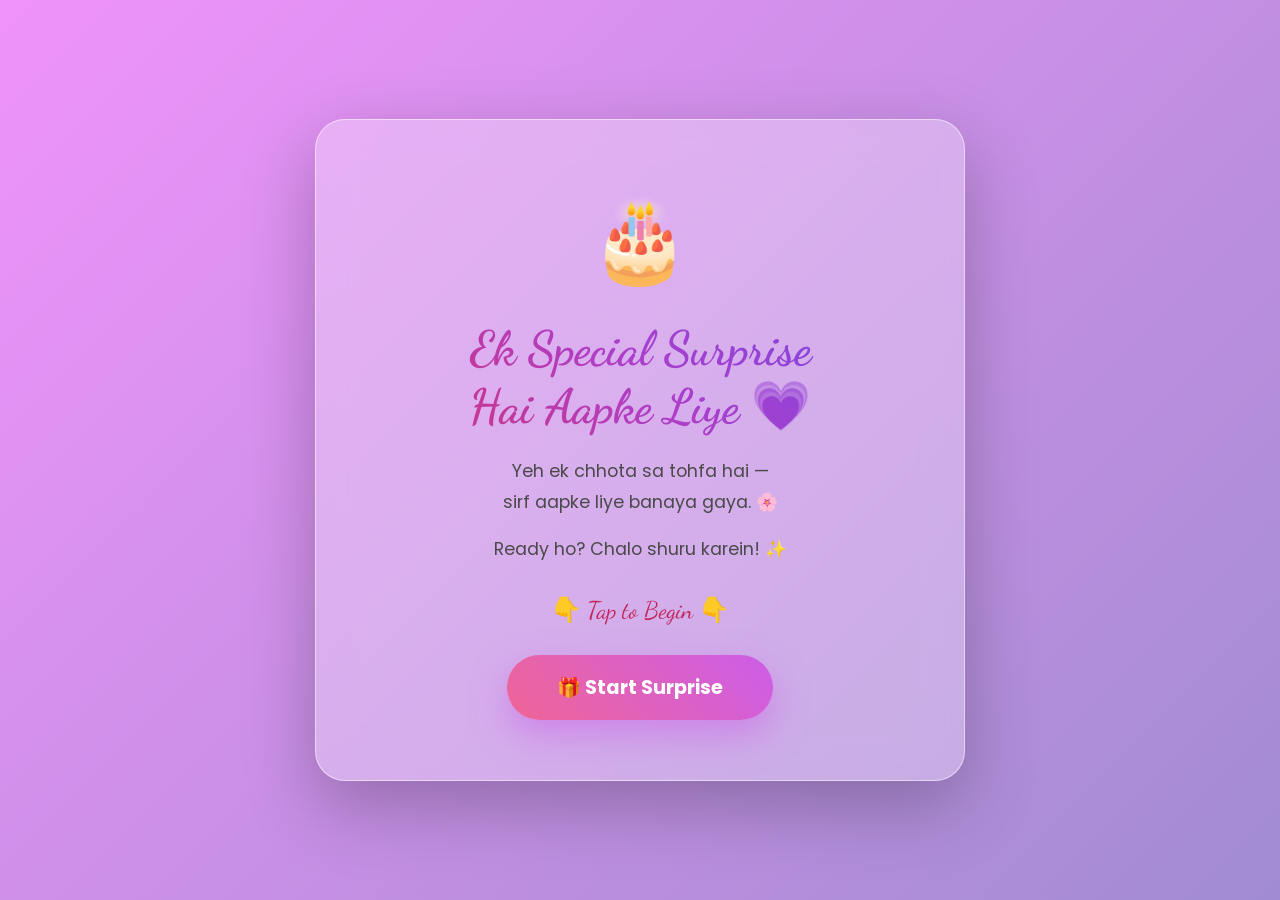
==== commit f96e2f9e: "Update index.html" ====
--- a/index.html
+++ b/index.html
@@ -3,404 +3,123 @@
 <head>
 <meta charset="UTF-8">
 <meta name="viewport" content="width=device-width, initial-scale=1.0">
-<title>Happy Birthday Meri Pyari Aapi 💗</title>
+<title>Welcome 💗</title>
 <link href="https://fonts.googleapis.com/css2?family=Dancing+Script:wght@700&family=Poppins:wght@300;400;600;700&display=swap" rel="stylesheet">
 <style>
   * { margin:0; padding:0; box-sizing:border-box; }
-
   body {
     font-family: 'Poppins', sans-serif;
     background: linear-gradient(-45deg, #ff9a9e, #fad0c4, #fbc2eb, #a18cd1, #f093fb);
     background-size: 400% 400%;
     animation: gradientBG 15s ease infinite;
     min-height: 100vh;
-    padding: 40px 20px;
-    overflow-x: hidden;
+    display: flex;
+    align-items: center;
+    justify-content: center;
+    padding: 20px;
+    overflow: hidden;
   }
-
   @keyframes gradientBG {
     0% { background-position: 0% 50%; }
     50% { background-position: 100% 50%; }
     100% { background-position: 0% 50%; }
   }
-
-  /* Floating Hearts */
   .hearts {
-    position: fixed;
-    top: 0; left: 0;
-    width: 100%; height: 100%;
-    pointer-events: none;
-    z-index: 0;
-    overflow: hidden;
+    position: fixed; top:0; left:0;
+    width:100%; height:100%;
+    pointer-events:none; z-index:0; overflow:hidden;
   }
   .hearts span {
-    position: absolute;
-    bottom: -50px;
-    animation: floatUp 12s linear infinite;
-    opacity: 0.7;
+    position: absolute; bottom:-50px;
+    animation: floatUp 12s linear infinite; opacity:0.7;
   }
   @keyframes floatUp {
-    0% { transform: translateY(0) rotate(0deg); opacity: 0; }
-    10% { opacity: 0.8; }
-    100% { transform: translateY(-110vh) rotate(360deg); opacity: 0; }
+    0% { transform: translateY(0) rotate(0deg); opacity:0; }
+    10% { opacity:0.8; }
+    100% { transform: translateY(-110vh) rotate(360deg); opacity:0; }
   }
-
-  /* Main Card */
   .card {
-    position: relative;
-    z-index: 1;
-    max-width: 780px;
-    margin: 0 auto;
-    background: rgba(255, 255, 255, 0.28);
+    position: relative; z-index:1;
+    max-width: 650px;
+    width: 100%;
+    background: rgba(255,255,255,0.28);
     backdrop-filter: blur(18px);
     -webkit-backdrop-filter: blur(18px);
     border-radius: 30px;
-    border: 1px solid rgba(255, 255, 255, 0.5);
-    box-shadow: 0 25px 70px rgba(0, 0, 0, 0.25);
-    padding: 50px 40px;
+    border: 1px solid rgba(255,255,255,0.5);
+    box-shadow: 0 25px 70px rgba(0,0,0,0.25);
+    padding: 60px 30px;
     text-align: center;
     animation: fadeIn 1.5s ease;
   }
-
   @keyframes fadeIn {
-    from { opacity: 0; transform: translateY(40px); }
-    to { opacity: 1; transform: translateY(0); }
+    from { opacity:0; transform: translateY(40px); }
+    to { opacity:1; transform: translateY(0); }
   }
-
   .cake {
-    font-size: 70px;
+    font-size: 80px;
     animation: bounce 2s infinite;
     display: inline-block;
   }
   @keyframes bounce {
     0%, 100% { transform: translateY(0); }
-    50% { transform: translateY(-18px); }
+    50% { transform: translateY(-20px); }
   }
-
   h1 {
     font-family: 'Dancing Script', cursive;
-    font-size: 3.2rem;
+    font-size: 3rem;
     background: linear-gradient(45deg, #d6336c, #ae3ec9, #7048e8);
     -webkit-background-clip: text;
     -webkit-text-fill-color: transparent;
     background-clip: text;
-    margin: 15px 0;
+    margin: 20px 0;
     line-height: 1.2;
   }
-
-  h2 {
-    font-family: 'Dancing Script', cursive;
-    font-size: 1.9rem;
-    color: #c2255c;
-    margin: 30px 0 15px;
-  }
-
   p {
     color: #4a4a4a;
-    font-size: 1.05rem;
-    line-height: 1.9;
-    margin: 12px 0;
+    font-size: 1.1rem;
+    line-height: 1.8;
+    margin: 15px 0;
   }
-
-  .divider {
-    font-size: 1.5rem;
-    margin: 25px 0;
-    letter-spacing: 10px;
-  }
-
-  .message-box {
-    background: rgba(255, 255, 255, 0.55);
-    border-radius: 20px;
-    padding: 25px;
-    margin: 20px 0;
-    border-left: 5px solid #f06595;
-    text-align: left;
-  }
-
-  .signature {
-    font-family: 'Dancing Script', cursive;
-    font-size: 1.6rem;
-    color: #862e9c;
-    margin-top: 25px;
-  }
-
-  #typingMsg {
-    font-family: 'Dancing Script', cursive;
-    font-size: 1.8rem;
-    color: #c2255c;
-    margin: 20px 0;
-    min-height: 40px;
-  }
-  .cursor {
-    display: inline-block;
-    width: 3px;
-    background: #c2255c;
-    animation: blink 0.7s infinite;
-  }
-  @keyframes blink {
-    0%, 100% { opacity: 1; }
-    50% { opacity: 0; }
-  }
-
-  /* Countdown */
-  .countdown {
-    display: flex;
-    justify-content: center;
-    gap: 12px;
-    margin: 20px 0;
-    flex-wrap: wrap;
-  }
-  .count-box {
-    background: rgba(255,255,255,0.6);
-    border-radius: 15px;
-    padding: 12px 18px;
-    min-width: 75px;
-    box-shadow: 0 5px 15px rgba(0,0,0,0.1);
-  }
-  .count-box .num {
-    font-size: 1.8rem;
-    font-weight: 700;
-    color: #c2255c;
-  }
-  .count-box .lbl {
-    font-size: 0.75rem;
-    color: #666;
-    text-transform: uppercase;
-    letter-spacing: 1px;
-  }
-
-  /* ===== BALLOON GAME ===== */
-  .balloon-area {
-    display: flex;
-    justify-content: center;
-    gap: 20px;
-    flex-wrap: wrap;
-    margin: 25px 0;
-    min-height: 200px;
-  }
-  .balloon {
-    width: 80px;
-    height: 100px;
-    border-radius: 50% 50% 50% 50% / 60% 60% 40% 40%;
-    cursor: pointer;
-    position: relative;
-    transition: transform 0.2s;
-    animation: floatBalloon 3s ease-in-out infinite;
-    display: flex;
-    align-items: center;
-    justify-content: center;
-    color: white;
-    font-weight: 700;
-    font-size: 1.5rem;
-    box-shadow: inset -10px -10px 20px rgba(0,0,0,0.15), inset 10px 10px 20px rgba(255,255,255,0.4);
-  }
-  .balloon::after {
-    content: '';
-    position: absolute;
-    bottom: -15px;
-    left: 50%;
-    transform: translateX(-50%);
-    width: 2px;
-    height: 15px;
-    background: #888;
-  }
-  .balloon:hover { transform: scale(1.1); }
-  .balloon.popped { animation: pop 0.4s forwards; pointer-events: none; }
-  @keyframes pop {
-    0% { transform: scale(1); opacity: 1; }
-    50% { transform: scale(1.4); opacity: 0.7; }
-    100% { transform: scale(0); opacity: 0; }
-  }
-  @keyframes floatBalloon {
-    0%, 100% { transform: translateY(0); }
-    50% { transform: translateY(-10px); }
-  }
-
-  .wish-display {
+  .tap-text {
     font-family: 'Dancing Script', cursive;
     font-size: 1.5rem;
     color: #c2255c;
-    min-height: 40px;
-    margin: 15px 0;
-    transition: opacity 0.3s;
+    margin-top: 30px;
+    animation: pulse 1.5s infinite;
   }
-
-  /* ===== LOVE LETTER ===== */
-  .envelope {
-    width: 260px;
-    height: 170px;
-    background: linear-gradient(135deg, #f06595, #cc5de8);
-    margin: 25px auto;
-    border-radius: 10px;
-    position: relative;
+  @keyframes pulse {
+    0%, 100% { opacity: 0.6; transform: scale(1); }
+    50% { opacity: 1; transform: scale(1.05); }
+  }
+  .start-btn {
+    margin-top: 30px;
+    background: linear-gradient(45deg, #f06595, #cc5de8);
+    color: white;
+    border: none;
+    padding: 18px 50px;
+    border-radius: 50px;
+    font-size: 1.2rem;
+    font-family: 'Poppins', sans-serif;
+    font-weight: 700;
     cursor: pointer;
-    box-shadow: 0 15px 40px rgba(204, 93, 232, 0.5);
-    transition: transform 0.4s;
+    box-shadow: 0 15px 35px rgba(204, 93, 232, 0.5);
+    transition: all 0.3s ease;
+    animation: glow 2s infinite;
   }
-  .envelope:hover { transform: scale(1.05); }
-  .envelope::before {
-    content: '';
-    position: absolute;
-    top: 0; left: 0;
-    width: 0; height: 0;
-    border-left: 130px solid transparent;
-    border-right: 130px solid transparent;
-    border-top: 85px solid #d6336c;
-    border-radius: 10px 10px 0 0;
+  @keyframes glow {
+    0%, 100% { box-shadow: 0 15px 35px rgba(204, 93, 232, 0.5); }
+    50% { box-shadow: 0 15px 50px rgba(204, 93, 232, 0.9); }
   }
-  .envelope-heart {
-    position: absolute;
-    top: 50%; left: 50%;
-    transform: translate(-50%, -30%);
-    font-size: 2.5rem;
-    z-index: 2;
+  .start-btn:hover {
+    transform: translateY(-5px) scale(1.08);
   }
-
-  .letter {
-    max-height: 0;
-    overflow: hidden;
-    transition: max-height 1s ease, padding 1s ease;
-    background: #fffaf0;
-    border-radius: 15px;
-    text-align: left;
-    box-shadow: 0 10px 30px rgba(0,0,0,0.15);
-    margin-top: 15px;
-  }
-  .letter.open {
-    max-height: 600px;
-    padding: 25px;
-  }
-  .letter h3 {
-    font-family: 'Dancing Script', cursive;
-    font-size: 1.8rem;
-    color: #c2255c;
-    margin-bottom: 15px;
-  }
-  .letter p {
-    font-size: 1rem;
-    line-height: 2;
-    color: #444;
-  }
-
-  /* ===== REASON CARDS ===== */
-  .reasons {
-    display: flex;
-    justify-content: center;
-    gap: 15px;
-    flex-wrap: wrap;
-    margin: 25px 0;
-  }
-  .flip-card {
-    width: 140px;
-    height: 140px;
-    perspective: 1000px;
-    cursor: pointer;
-  }
-  .flip-inner {
-    position: relative;
-    width: 100%; height: 100%;
-    transition: transform 0.8s;
-    transform-style: preserve-3d;
-  }
-  .flip-card.flipped .flip-inner {
-    transform: rotateY(180deg);
-  }
-  .flip-front, .flip-back {
-    position: absolute;
-    width: 100%; height: 100%;
-    backface-visibility: hidden;
-    border-radius: 18px;
-    display: flex;
-    align-items: center;
-    justify-content: center;
-    padding: 12px;
-    text-align: center;
-    font-weight: 600;
-    box-shadow: 0 8px 20px rgba(0,0,0,0.15);
-  }
-  .flip-front {
-    background: linear-gradient(135deg, #f06595, #cc5de8);
-    color: white;
-    font-size: 2rem;
-  }
-  .flip-back {
-    background: #fff;
-    color: #c2255c;
-    transform: rotateY(180deg);
-    font-size: 0.85rem;
-    font-family: 'Dancing Script', cursive;
-    font-size: 1.1rem;
-  }
-
-  /* ===== BUTTONS ===== */
-  .btn-group {
-    display: flex;
-    gap: 15px;
-    justify-content: center;
-    flex-wrap: wrap;
-    margin-top: 25px;
-  }
-
-  .gift-btn, .music-btn, .share-btn {
-    border: none;
-    padding: 15px 35px;
-    border-radius: 50px;
-    font-size: 1.05rem;
-    font-family: 'Poppins', sans-serif;
-    font-weight: 600;
-    cursor: pointer;
-    transition: all 0.3s ease;
-    color: white;
-  }
-  .gift-btn {
-    background: linear-gradient(45deg, #f06595, #cc5de8);
-    box-shadow: 0 10px 25px rgba(204, 93, 232, 0.45);
-  }
-  .music-btn {
-    background: linear-gradient(45deg, #ffd43b, #ff922b);
-    box-shadow: 0 10px 25px rgba(255, 146, 43, 0.45);
-  }
-  .share-btn {
-    background: linear-gradient(45deg, #25d366, #128c7e);
-    box-shadow: 0 10px 25px rgba(37, 211, 102, 0.45);
-  }
-  .gift-btn:hover, .music-btn:hover, .share-btn:hover {
-    transform: translateY(-3px) scale(1.05);
-  }
-
-  .hidden-msg {
-    max-height: 0;
-    overflow: hidden;
-    transition: max-height 0.8s ease;
-    font-family: 'Dancing Script', cursive;
-    font-size: 1.6rem;
-    color: #c2255c;
-  }
-  .hidden-msg.show {
-    max-height: 300px;
-    margin-top: 25px;
-  }
-
-  /* Confetti */
-  .confetti {
-    position: fixed;
-    width: 12px; height: 12px;
-    top: -20px;
-    z-index: 999;
-    animation: fall 4s linear forwards;
-  }
-  @keyframes fall {
-    to { transform: translateY(100vh) rotate(720deg); opacity: 0; }
-  }
-
   @media (max-width: 600px) {
-    .card { padding: 35px 22px; }
+    .card { padding: 45px 22px; }
     h1 { font-size: 2.2rem; }
-    h2 { font-size: 1.4rem; }
-    p { font-size: 0.95rem; }
-    #typingMsg { font-size: 1.4rem; }
-    .flip-card { width: 110px; height: 110px; }
-    .balloon { width: 65px; height: 85px; }
+    p { font-size: 1rem; }
+    .cake { font-size: 65px; }
+    .start-btn { padding: 16px 40px; font-size: 1.1rem; }
   }
 </style>
 </head>
@@ -410,109 +129,18 @@
 
 <div class="card">
   <div class="cake">🎂</div>
-  <h1>Happy Birthday<br>Meri Pyari Aapi 💗</h1>
+  <h1>Ek Special Surprise<br>Hai Aapke Liye 💗</h1>
+  <p>Yeh ek chhota sa tohfa hai —<br>sirf aapke liye banaya gaya. 🌸</p>
+  <p>Ready ho? Chalo shuru karein! ✨</p>
 
-  <div class="divider">🌸 🦋 💕 🦋 🌸</div>
+  <div class="tap-text">👇 Tap to Begin 👇</div>
 
-  <h2>To My Sweetest Big Sister</h2>
-
-  <!-- COUNTDOWN -->
-  <div class="countdown" id="countdown">
-    <div class="count-box"><div class="num" id="days">00</div><div class="lbl">Days</div></div>
-    <div class="count-box"><div class="num" id="hours">00</div><div class="lbl">Hours</div></div>
-    <div class="count-box"><div class="num" id="mins">00</div><div class="lbl">Mins</div></div>
-    <div class="count-box"><div class="num" id="secs">00</div><div class="lbl">Secs</div></div>
-  </div>
-
-  <div class="message-box">
-    <p>Aap meri life ki un special persons mein se ho jinke bina sab kuch thoda sa incomplete lagta hai. 🏻</p>
-    <p>Hamesha aise hi khush raho, smile karti raho aur apne saare dreams achieve karo. 🌸</p>
-    <p>May every new day bring you beautiful opportunities. ✨</p>
-    <p>May your heart always stay peaceful and your smile never fade. 🌷</p>
-    <p>Thank you for always being such a wonderful big sister. 🥺💞</p>
-  </div>
-
-  <div id="typingMsg"></div>
-
-  <!-- ===== BALLOON POP GAME ===== -->
-  <h2>🎈 Pop a Balloon, Get a Wish 🎈</h2>
-  <p style="font-size:0.9rem;color:#666;">Har balloon pe click karo — ek wish milegi!</p>
-  <div class="balloon-area" id="balloonArea"></div>
-  <div class="wish-display" id="wishDisplay">Click a balloon to see your wish ✨</div>
-
-  <!-- ===== LOVE LETTER ===== -->
-  <h2>💌 A Letter For You 💌</h2>
-  <div class="envelope" onclick="openLetter()">
-    <div class="envelope-heart">💗</div>
-  </div>
-  <div class="letter" id="letter">
-    <h3>Meri Pyari Aapi,</h3>
-    <p>
-      Aap meri life ka sabse khoobsurat hissa ho. Jab bhi main udaas hoti/hota hun, aapki ek smile sab theek kar deti hai. 
-      Aap meri sister nahi, meri best friend ho. Aapke bina yeh ghar adhura lagta hai. 🌸
-    </p>
-    <p>
-      Main dua karti/karta hun ki aapki zindagi mein hamesha khushiyan rahein, 
-      aapke sapne pure hon, aur aapki smile kabhi kam na ho. 
-      Aap duniya ki sabse achhi behen ho. 💗
-    </p>
-    <p style="text-align:right;font-family:'Dancing Script';font-size:1.4rem;color:#c2255c;">
-      — Aapka/Aapki chhota/chhoti 💕
-    </p>
-  </div>
-
-  <!-- ===== REASON CARDS ===== -->
-  <h2>💭 Why You're So Special 💭</h2>
-  <p style="font-size:0.9rem;color:#666;">Har card pe click karo!</p>
-  <div class="reasons">
-    <div class="flip-card" onclick="this.classList.toggle('flipped')">
-      <div class="flip-inner">
-        <div class="flip-front">💗</div>
-        <div class="flip-back">Aap hamesha meri baat sunti ho</div>
-      </div>
-    </div>
-    <div class="flip-card" onclick="this.classList.toggle('flipped')">
-      <div class="flip-inner">
-        <div class="flip-front">🌸</div>
-        <div class="flip-back">Aapki smile sabse pyari hai</div>
-      </div>
-    </div>
-    <div class="flip-card" onclick="this.classList.toggle('flipped')">
-      <div class="flip-inner">
-        <div class="flip-front">🦋</div>
-        <div class="flip-back">Aap meri best friend ho</div>
-      </div>
-    </div>
-    <div class="flip-card" onclick="this.classList.toggle('flipped')">
-      <div class="flip-inner">
-        <div class="flip-front">🌷</div>
-        <div class="flip-back">Aap hamesha mere saath ho</div>
-      </div>
-    </div>
-  </div>
-
-  <p><strong>No matter how far you are, you will always have a special place in my heart. 🌷</strong></p>
-
-  <div class="btn-group">
-    <button class="gift-btn" onclick="openGift()">🎁 Open Your Gift</button>
-    <button class="music-btn" onclick="toggleMusic()" id="musicBtn">🎵 Play Music</button>
-    <button class="share-btn" onclick="shareWish()">💌 Share Wish</button>
-  </div>
-
-  <div class="hidden-msg" id="giftMsg">
-    You are the best Aapi in the world! 💗<br>
-    Stay happy, stay blessed, stay amazing! 🌟
-  </div>
-
-  <div class="signature">— Made with love for my Aapi 💗</div>
+  <button class="start-btn" onclick="window.location.href='birthday.html'">
+    🎁 Start Surprise
+  </button>
 </div>
 
-<audio id="bgMusic" loop>
-  <source src="music.mp3" type="audio/mpeg">
-</audio>
-
 <script>
-  /* Floating Hearts */
   const heartsContainer = document.getElementById('hearts');
   const emojis = ['💗','🌸','🦋','💕','🌷','✨','🎀','🧸','💖','🌺'];
   for (let i = 0; i < 30; i++) {
@@ -524,145 +152,6 @@
     span.style.fontSize = (14 + Math.random() * 24) + 'px';
     heartsContainer.appendChild(span);
   }
-
-  /* Typing Effect */
-  const typingText = "You are my favorite person, Aapi 💗";
-  const typingEl = document.getElementById('typingMsg');
-  let idx = 0;
-  function typeWriter() {
-    if (idx < typingText.length) {
-      typingEl.innerHTML = typingText.substring(0, idx + 1) + '<span class="cursor">&nbsp;</span>';
-      idx++;
-      setTimeout(typeWriter, 90);
-    } else {
-      typingEl.innerHTML = typingText + '<span class="cursor">&nbsp;</span>';
-    }
-  }
-  setTimeout(typeWriter, 1500);
-
-  /* ===== BALLOON GAME ===== */
-  const wishes = [
-    "May all your dreams come true! 🌟",
-    "You deserve all the happiness in the world! 💗",
-    "Stay blessed and beautiful, Aapi! 🌸",
-    "May your smile never fade! 😊",
-    "You are the best sister ever! 🦋",
-    "May every day bring you joy! ✨",
-    "Wishing you endless love and laughter! 💕",
-    "May God bless you always! 🌷"
-  ];
-  const balloonColors = ['#f06595','#cc5de8','#ffd43b','#69db7c','#4dabf7','#ff6b6b','#f783ac','#9775fa'];
-  const balloonArea = document.getElementById('balloonArea');
-  const wishDisplay = document.getElementById('wishDisplay');
-
-  wishes.forEach((wish, i) => {
-    const b = document.createElement('div');
-    b.className = 'balloon';
-    b.style.background = `radial-gradient(circle at 30% 30%, ${balloonColors[i]}, ${balloonColors[i]}cc)`;
-    b.textContent = '🎈';
-    b.dataset.wish = wish;
-    b.onclick = function() {
-      this.classList.add('popped');
-      wishDisplay.style.opacity = 0;
-      setTimeout(() => {
-        wishDisplay.textContent = wish;
-        wishDisplay.style.opacity = 1;
-      }, 200);
-      createSmallConfetti(this.getBoundingClientRect());
-    };
-    balloonArea.appendChild(b);
-  });
-
-  function createSmallConfetti(rect) {
-    const colors = ['#f06595','#cc5de8','#ffd43b','#69db7c','#4dabf7'];
-    for (let i = 0; i < 20; i++) {
-      const c = document.createElement('div');
-      c.style.position = 'fixed';
-      c.style.left = (rect.left + rect.width/2) + 'px';
-      c.style.top = (rect.top + rect.height/2) + 'px';
-      c.style.width = '8px';
-      c.style.height = '8px';
-      c.style.background = colors[Math.floor(Math.random()*colors.length)];
-      c.style.borderRadius = '50%';
-      c.style.zIndex = 999;
-      c.style.transition = 'all 0.8s ease-out';
-      document.body.appendChild(c);
-      setTimeout(() => {
-        c.style.transform = `translate(${(Math.random()-0.5)*200}px, ${(Math.random()-0.5)*200}px)`;
-        c.style.opacity = 0;
-      }, 10);
-      setTimeout(() => c.remove(), 900);
-    }
-  }
-
-  /* ===== LOVE LETTER ===== */
-  function openLetter() {
-    document.getElementById('letter').classList.toggle('open');
-    createConfetti();
-  }
-
-  /* Gift Open */
-  function openGift() {
-    document.getElementById('giftMsg').classList.add('show');
-    createConfetti();
-  }
-
-  function createConfetti() {
-    const colors = ['#f06595','#cc5de8','#ffd43b','#69db7c','#4dabf7','#ff6b6b','#f783ac'];
-    for (let i = 0; i < 120; i++) {
-      const conf = document.createElement('div');
-      conf.className = 'confetti';
-      conf.style.left = Math.random() * 100 + 'vw';
-      conf.style.background = colors[Math.floor(Math.random() * colors.length)];
-      conf.style.animationDelay = Math.random() * 0.8 + 's';
-      conf.style.animationDuration = (3 + Math.random() * 2) + 's';
-      conf.style.borderRadius = Math.random() > 0.5 ? '50%' : '2px';
-      conf.style.width = (8 + Math.random() * 8) + 'px';
-      conf.style.height = conf.style.width;
-      document.body.appendChild(conf);
-      setTimeout(() => conf.remove(), 5000);
-    }
-  }
-
-  /* Music Toggle */
-  const music = document.getElementById('bgMusic');
-  const musicBtn = document.getElementById('musicBtn');
-  let isPlaying = false;
-
-  function toggleMusic() {
-    if (isPlaying) {
-      music.pause();
-      musicBtn.textContent = '🎵 Play Music';
-    } else {
-      music.play().catch(e => console.log('Music blocked'));
-      musicBtn.textContent = '⏸️ Pause Music';
-    }
-    isPlaying = !isPlaying;
-  }
-
-  /* WhatsApp Share */
-  function shareWish() {
-    const text = encodeURIComponent("Happy Birthday meri pyari Aapi 💗🎂 — Dekho yeh surprise: " + window.location.href);
-    window.open("https://wa.me/?text=" + text, "_blank");
-  }
-
-  /* Countdown */
-  const birthdayDate = new Date("2025-12-31T00:00:00").getTime();
-  setInterval(() => {
-    const now = new Date().getTime();
-    const diff = birthdayDate - now;
-    if (diff > 0) {
-      document.getElementById('days').textContent = String(Math.floor(diff / (1000*60*60*24))).padStart(2,'0');
-      document.getElementById('hours').textContent = String(Math.floor((diff % (1000*60*60*24)) / (1000*60*60))).padStart(2,'0');
-      document.getElementById('mins').textContent = String(Math.floor((diff % (1000*60*60)) / (1000*60))).padStart(2,'0');
-      document.getElementById('secs').textContent = String(Math.floor((diff % (1000*60)) / 1000)).padStart(2,'0');
-    } else {
-      document.getElementById('countdown').innerHTML = '<p style="font-family:Dancing Script;font-size:2rem;color:#c2255c;">🎉 Aaj hi Birthday hai! 🎉</p>';
-    }
-  }, 1000);
-
-  /* Auto Confetti */
-  setTimeout(createConfetti, 2000);
 </script>
 
 </body>
